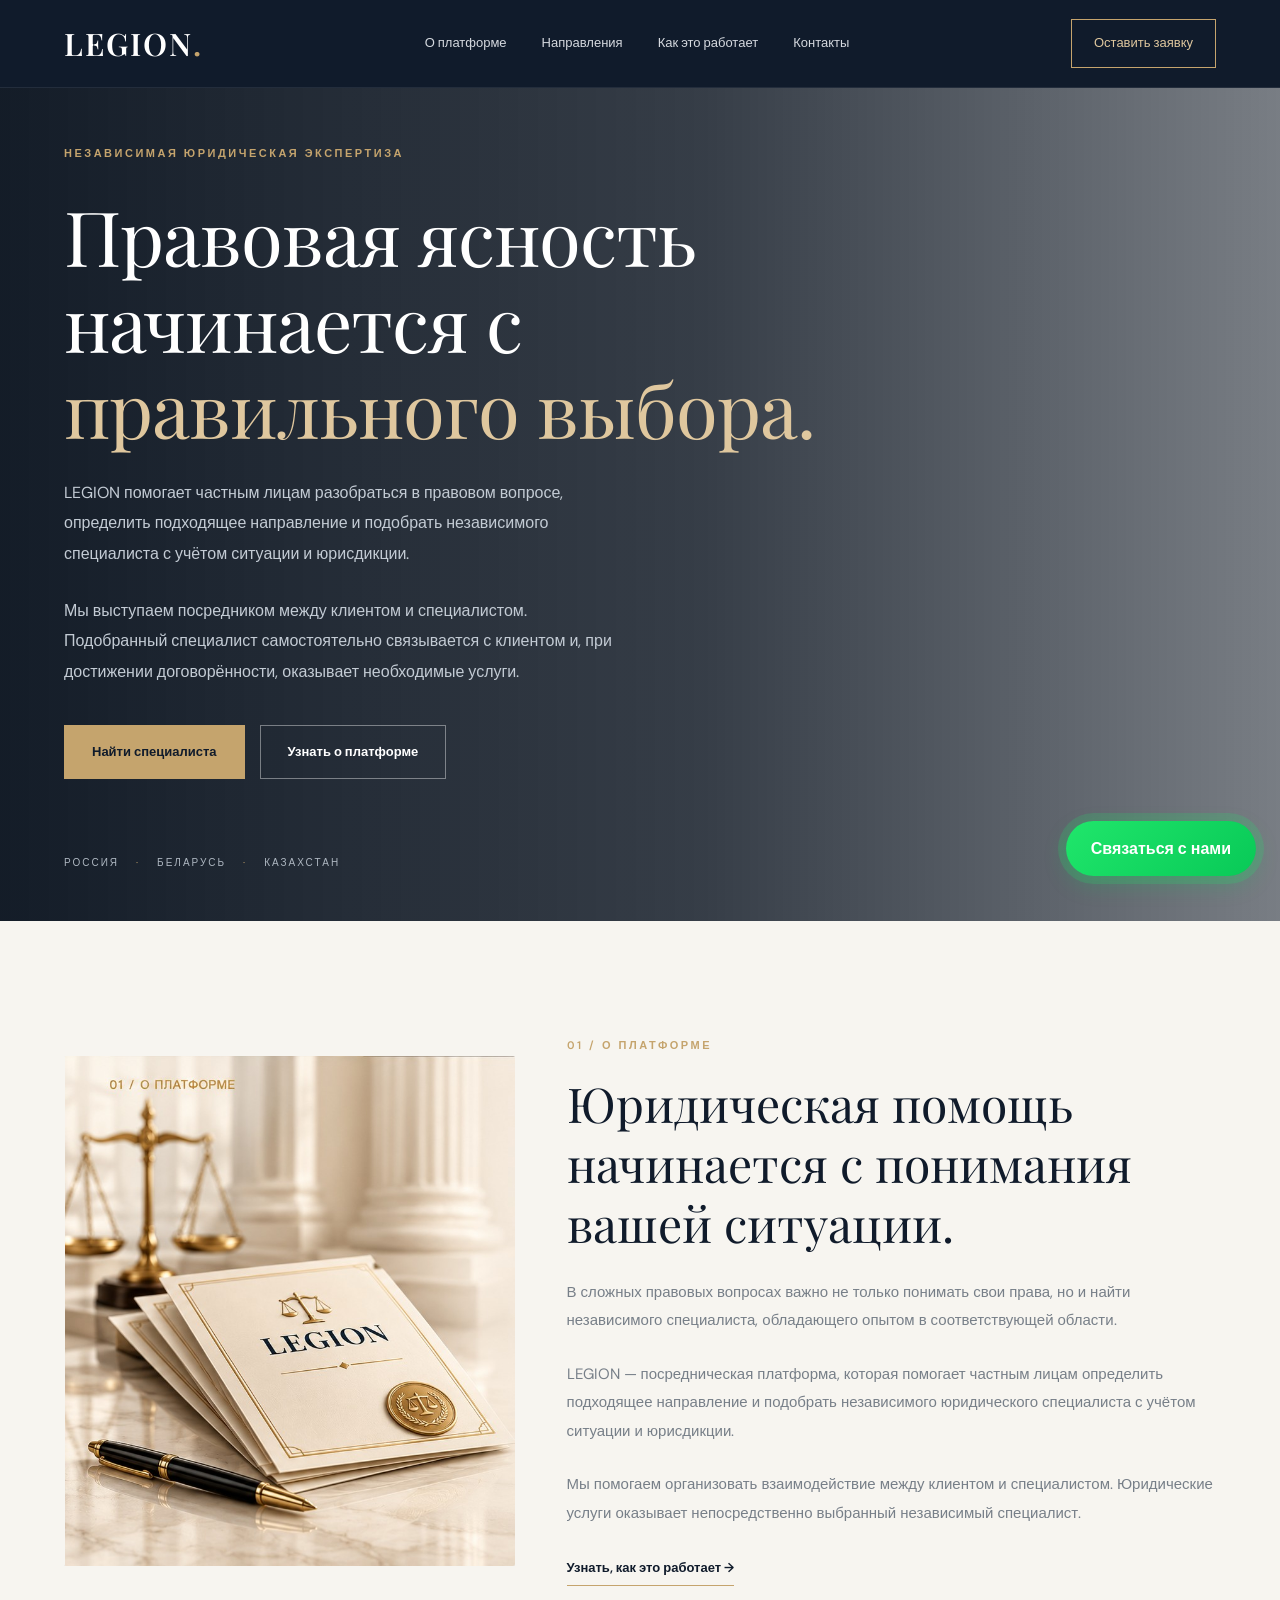
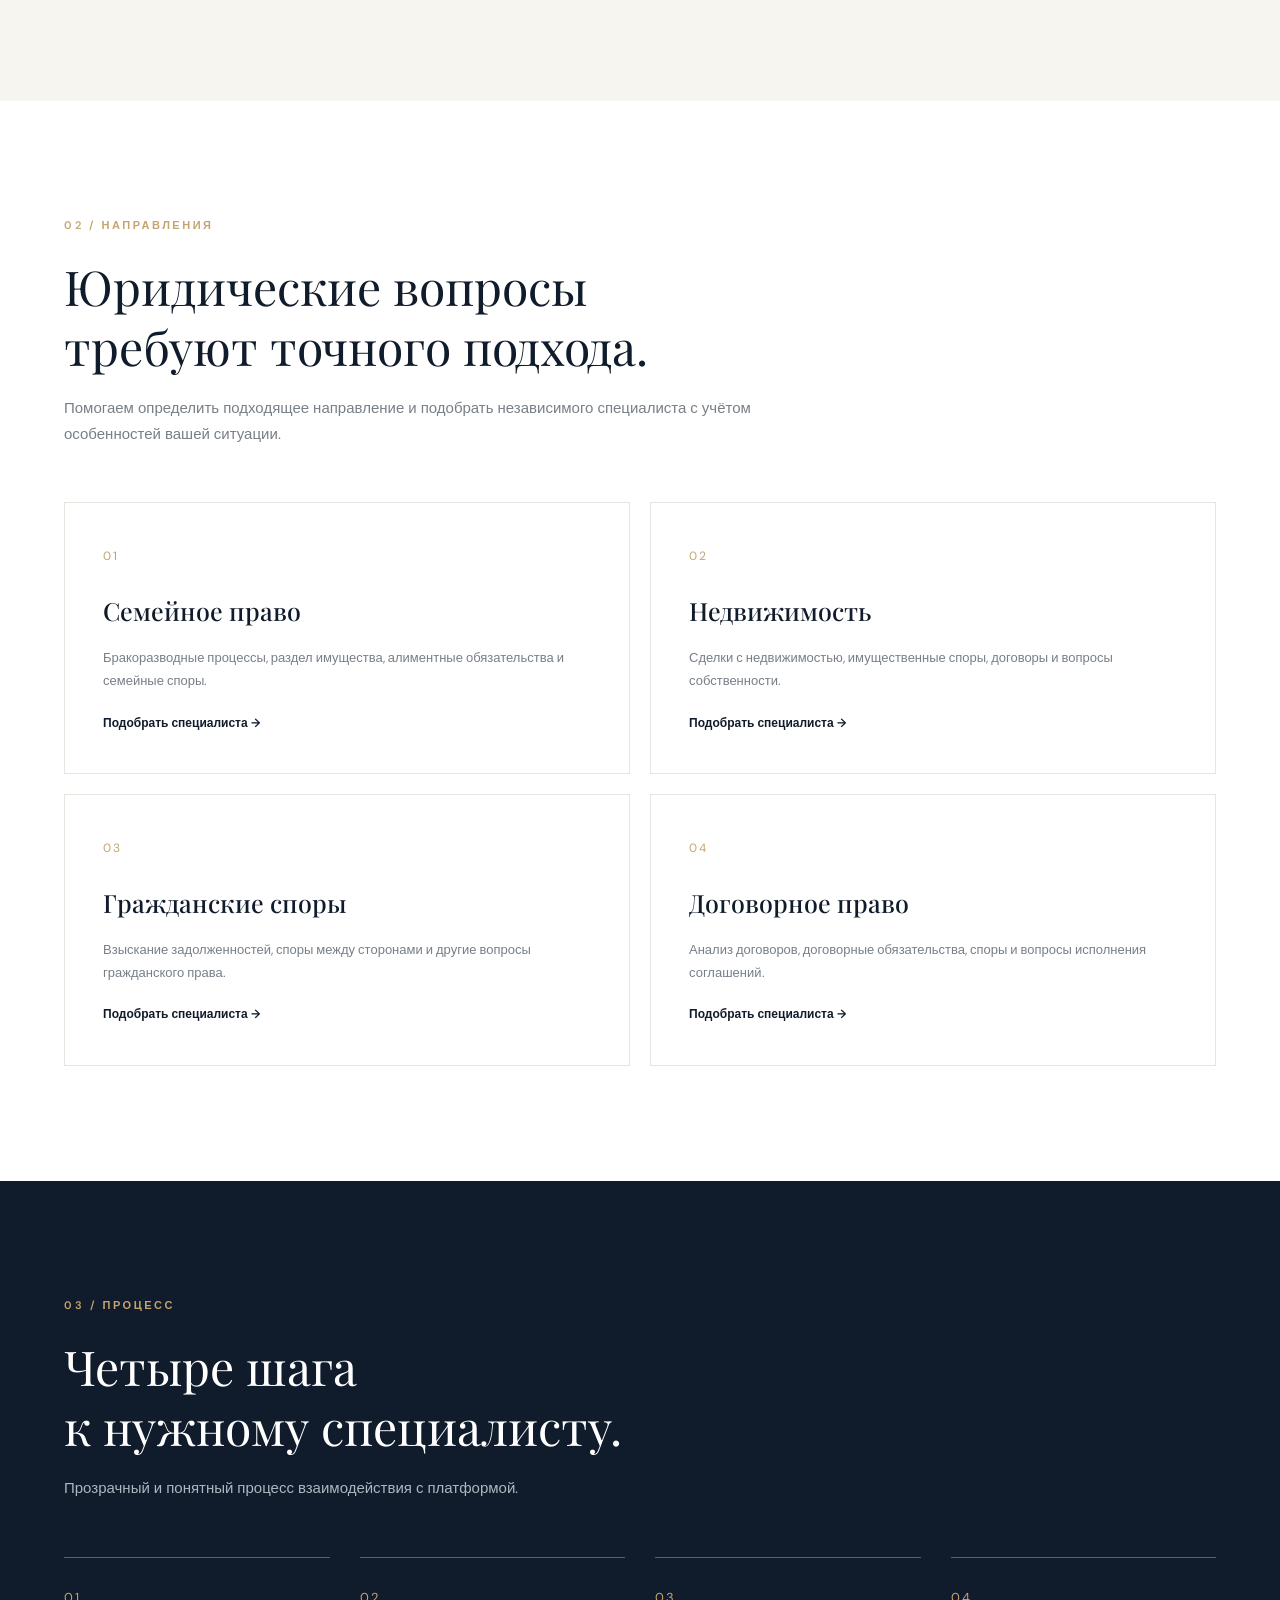
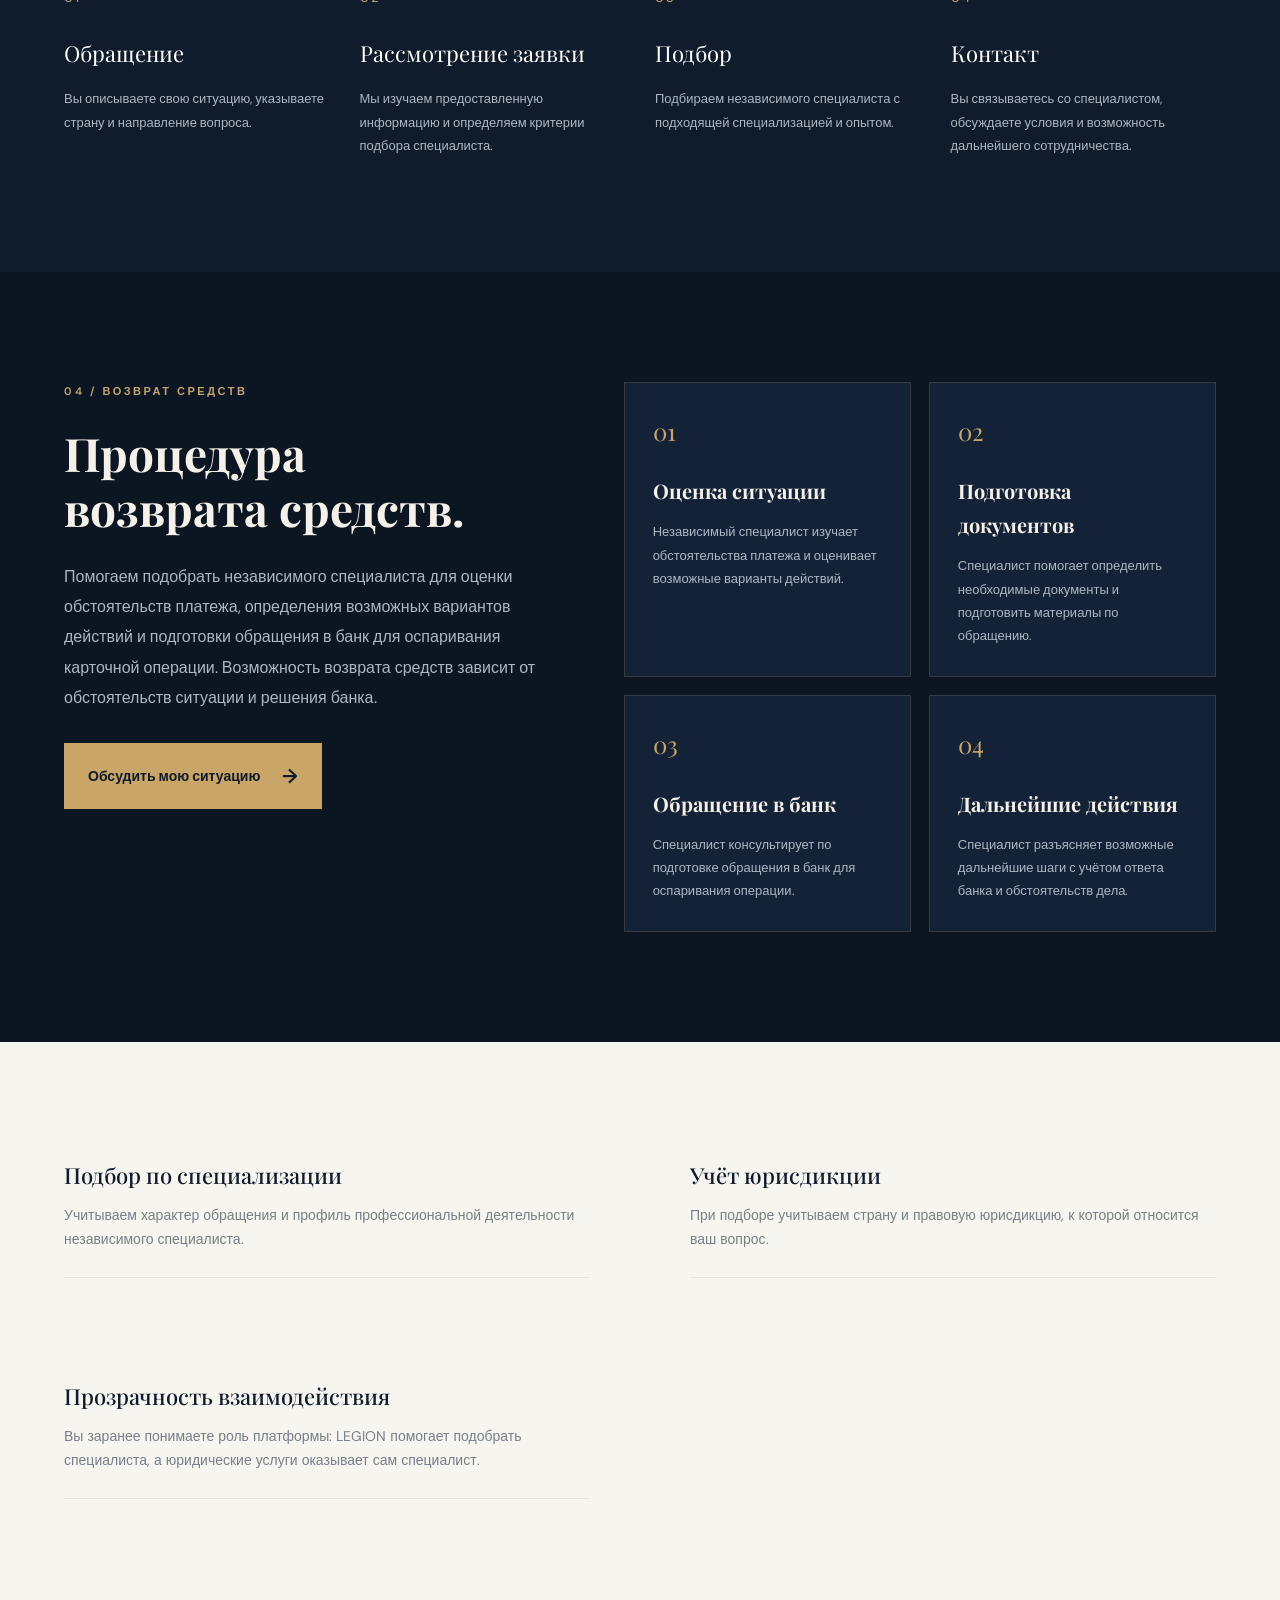
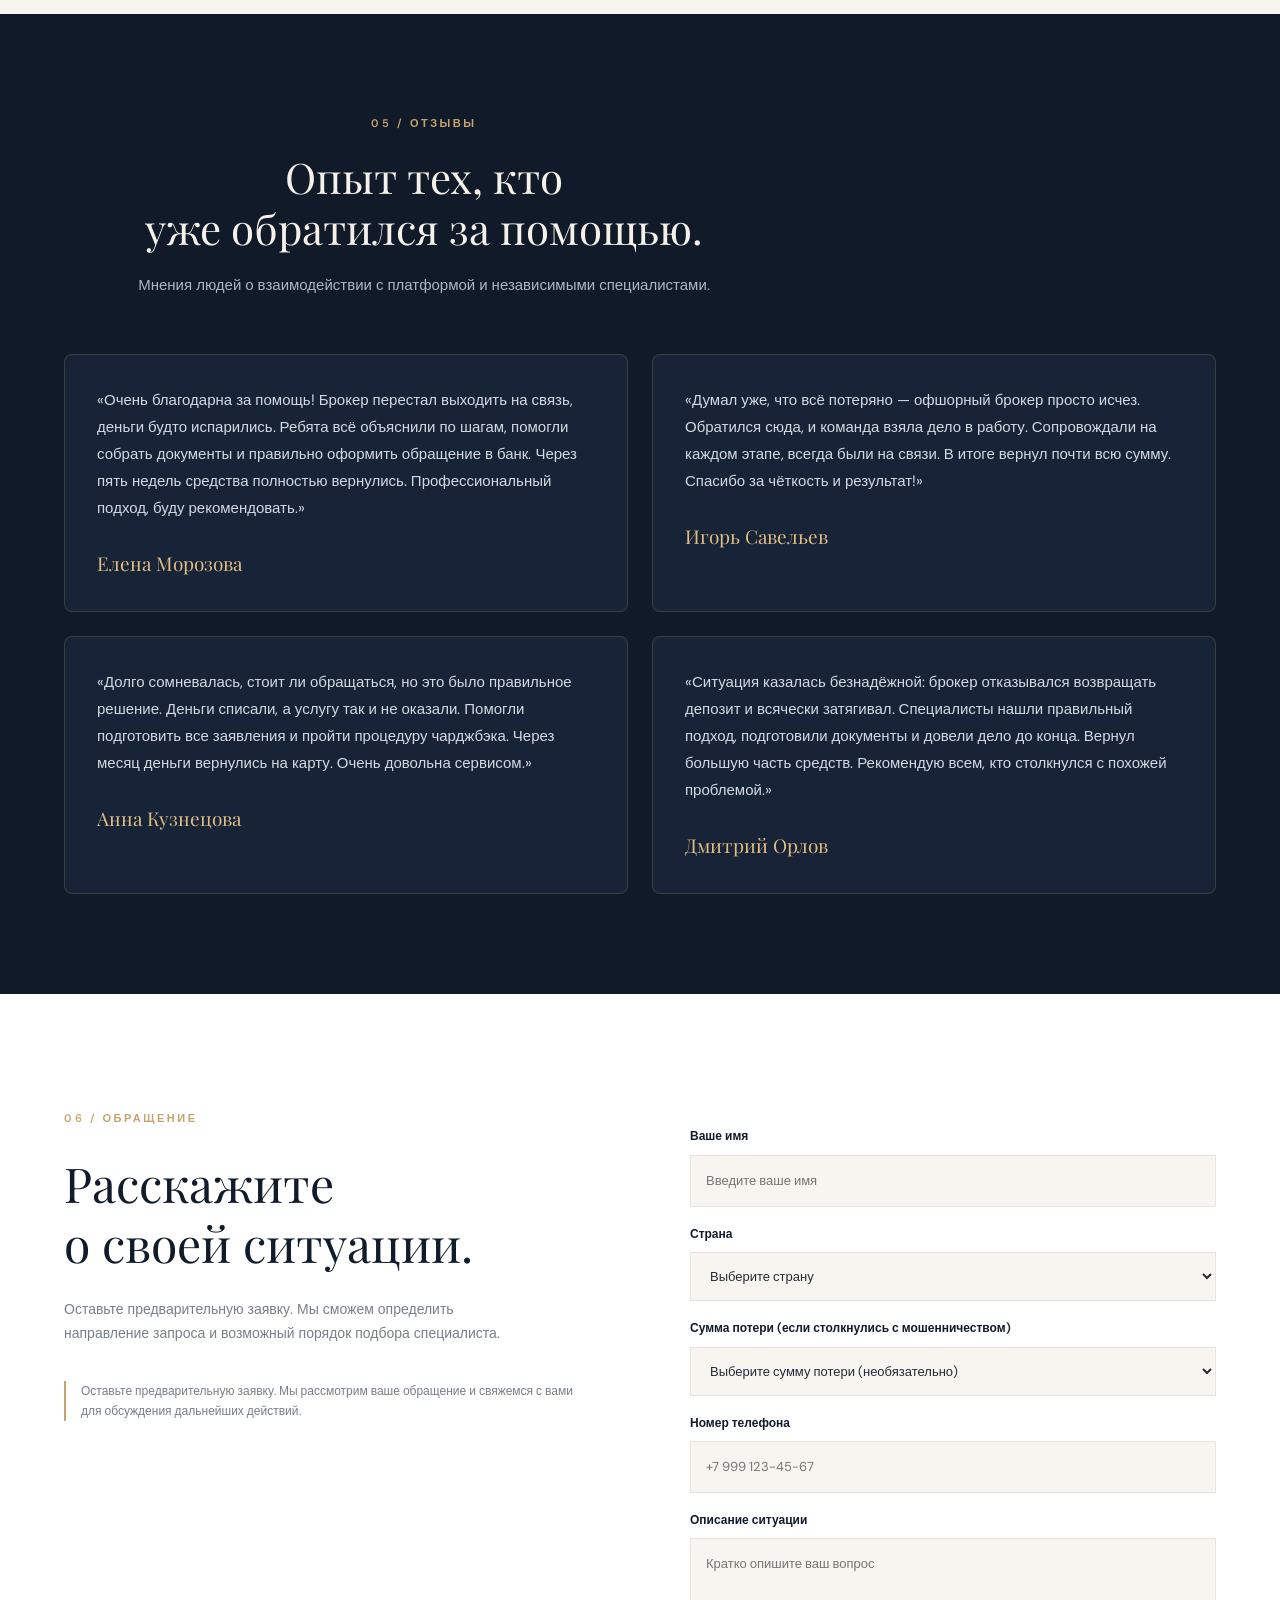
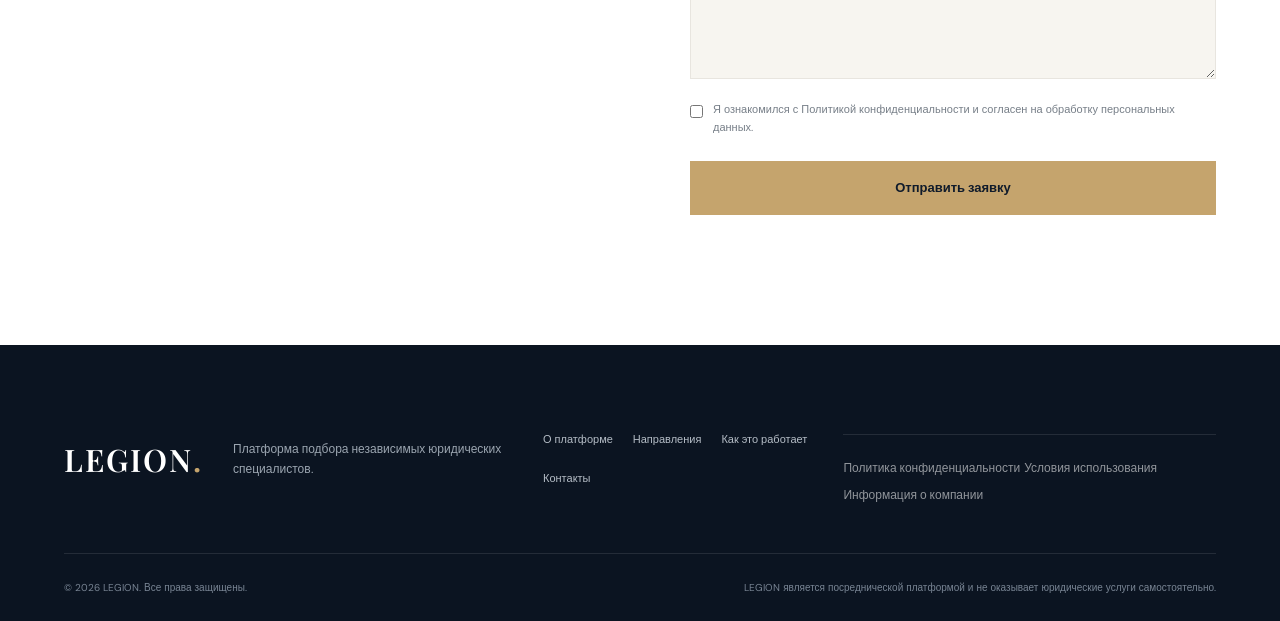
==== index.html @ 009e816f "Add files via upload" ====
<!DOCTYPE html>
<html lang="ru">
<head>
    <meta charset="UTF-8">
<meta name="viewport" content="width=device-width, initial-scale=1.0">

<title>LEGION — Платформа подбора юридических специалистов</title>

<meta name="description" content="LEGION — помогает частным лицам подобрать независимого юридического специалиста с учётом ситуации и страны.">

<meta property="og:type" content="website">
<meta property="og:title" content="LEGION — Платформа подбора юридических специалистов">
<meta property="og:description" content="Подбор независимого юридического специалиста с учётом вашей ситуации и страны.">
<meta property="og:site_name" content="LEGION">
<meta property="og:locale" content="ru_RU">

<link rel="icon" type="image/svg+xml" href="images/favicon.svg">

<link rel="preconnect" href="https://fonts.googleapis.com">
<link rel="preconnect" href="https://fonts.gstatic.com" crossorigin>

<link href="https://fonts.googleapis.com/css2?family=DM+Sans:wght@400;500;600;700&family=Playfair+Display:wght@400;500;600;700&display=swap" rel="stylesheet">

<link rel="stylesheet" href="css/style.css">
</head>

<body>

    <!-- HEADER -->
    <header class="header">
        <div class="container header-inner">

            <a href="#" class="logo">
                LEGION<span>.</span>
            </a>

            <button class="menu-toggle" id="menuToggle" aria-label="Открыть меню">
                ☰
            </button>

            <nav class="navigation" id="navigation">
                <a href="#about">О платформе</a>
                <a href="#services">Направления</a>
                <a href="#process">Как это работает</a>
                <a href="#contact">Контакты</a>
            </nav>

            <a href="#contact" class="header-button">
                Оставить заявку
            </a>

        </div>
    </header>


    <main>

        <!-- HERO -->
        <section class="hero">

            <div class="hero-overlay"></div>

            <div class="container hero-content">

                <span class="eyebrow">
                    НЕЗАВИСИМАЯ ЮРИДИЧЕСКАЯ ЭКСПЕРТИЗА
                </span>

                <h1>
                    Правовая ясность<br>
                    начинается с <span>правильного выбора.</span>
                </h1>

                <p>
                   LEGION помогает частным лицам разобраться в правовом вопросе,
    определить подходящее направление и подобрать независимого
    специалиста с учётом ситуации и юрисдикции.
</p>

<p>
    Мы выступаем посредником между клиентом и специалистом.
    Подобранный специалист самостоятельно связывается с клиентом
    и, при достижении договорённости, оказывает необходимые услуги.
                </p>

                <div class="hero-actions">
                    <a href="#contact" class="button button-gold">
                        Найти специалиста
                    </a>

                    <a href="#about" class="button button-outline">
                        Узнать о платформе
                    </a>
                </div>

                <div class="hero-location">
                    РОССИЯ <span>·</span> БЕЛАРУСЬ <span>·</span> КАЗАХСТАН
                </div>

            </div>
        </section>


        <!-- INTRO -->
        <section class="intro section" id="about">

            <div class="container intro-grid">

                <div class="intro-visual" aria-hidden="true">
                    <img src="images/legion-about-visual.jpg" alt="" class="intro-document">
                </div>

                <div class="intro-content">
                    <div class="section-label">
                        <span>01 / О ПЛАТФОРМЕ</span>
                    </div>

                <div class="intro-content">

                    <h2>
                        Юридическая помощь начинается
                        с понимания вашей ситуации.
                    </h2>

                    <p>
                        В сложных правовых вопросах важно не только понимать
    свои права, но и найти независимого специалиста,
    обладающего опытом в соответствующей области.
</p>

<p>
    LEGION — посредническая платформа, которая помогает
    частным лицам определить подходящее направление
    и подобрать независимого юридического специалиста
    с учётом ситуации и юрисдикции.
</p>

<p>
    Мы помогаем организовать взаимодействие между клиентом
    и специалистом. Юридические услуги оказывает
    непосредственно выбранный независимый специалист.
                    </p>

                    <a href="#process" class="text-link">
                        Узнать, как это работает →
                    </a>

                </div>
            </div>
        </section>


        <!-- SERVICES -->
        <section class="services section" id="services">

            <div class="container">

                <div class="section-heading">
                    <div class="section-label">
                        <span>02 / НАПРАВЛЕНИЯ</span>
                    </div>

                    <h2>
                        Юридические вопросы<br>
                        требуют точного подхода.
                    </h2>

                    <p>
                        Помогаем определить подходящее направление
    и подобрать независимого специалиста
    с учётом особенностей вашей ситуации.
                    </p>
                </div>


                <div class="services-grid">

                    <article class="service-card">
    <span class="service-number">01</span>
    <h3>Семейное право</h3>
    <p>
        Бракоразводные процессы, раздел имущества,
        алиментные обязательства и семейные споры.
    </p>
    <a href="#contact">Подобрать специалиста →</a>
</article>


<article class="service-card">
    <span class="service-number">02</span>
    <h3>Недвижимость</h3>
    <p>
        Сделки с недвижимостью, имущественные споры,
        договоры и вопросы собственности.
    </p>
    <a href="#contact">Подобрать специалиста →</a>
</article>


<article class="service-card">
    <span class="service-number">03</span>
    <h3>Гражданские споры</h3>
    <p>
        Взыскание задолженностей, споры между сторонами
        и другие вопросы гражданского права.
    </p>
    <a href="#contact">Подобрать специалиста →</a>
</article>


<article class="service-card">
    <span class="service-number">04</span>
    <h3>Договорное право</h3>
    <p>
        Анализ договоров, договорные обязательства,
        споры и вопросы исполнения соглашений.
    </p>
    <a href="#contact">Подобрать специалиста →</a>
</article>

                </div>
            </div>
        </section>


        <!-- PROCESS -->
        <section class="process section" id="process">

            <div class="container">

                <div class="section-heading">
                    <div class="section-label">
                        <span>03 / ПРОЦЕСС</span>
                    </div>

                    <h2>
                        Четыре шага<br>
                        к нужному специалисту.
                    </h2>

                    <p>
                        Прозрачный и понятный процесс взаимодействия
                        с платформой.
                    </p>
                </div>


                <div class="process-grid">

    <div class="process-item">
        <span>01</span>
        <h3>Обращение</h3>
        <p>
            Вы описываете свою ситуацию,
            указываете страну и направление вопроса.
        </p>
    </div>

    <div class="process-item">
        <span>02</span>
        <h3>Рассмотрение заявки</h3>
        <p>
            Мы изучаем предоставленную информацию
            и определяем критерии подбора специалиста.
        </p>
    </div>

    <div class="process-item">
        <span>03</span>
        <h3>Подбор</h3>
        <p>
            Подбираем независимого специалиста
            с подходящей специализацией и опытом.
        </p>
    </div>

    <div class="process-item">
        <span>04</span>
        <h3>Контакт</h3>
        <p>
            Вы связываетесь со специалистом,
            обсуждаете условия и возможность дальнейшего сотрудничества.
        </p>
    </div>

</div>
            </div>
        </section>

<!-- CHARGEBACK SERVICE -->
<section class="chargeback section" id="chargeback">
    <div class="container">

        <div class="chargeback-grid">

            <div class="chargeback-info">

                <div class="section-label">
                    <span>04 / ВОЗВРАТ СРЕДСТВ</span>
                </div>

                <h2>
                    Процедура<br>
                    возврата средств.
                </h2>

                <p class="chargeback-description">
                    Помогаем подобрать независимого специалиста
    для оценки обстоятельств платежа, определения
    возможных вариантов действий и подготовки
    обращения в банк для оспаривания карточной операции.
    Возможность возврата средств зависит от обстоятельств
    ситуации и решения банка.
                </p>

                <a href="#contact" class="chargeback-button">
                    Обсудить мою ситуацию
                    <span>→</span>
                </a>

            </div>

            <div class="chargeback-content">

                <div class="chargeback-card">
    <span class="chargeback-number">01</span>
    <h3>Оценка ситуации</h3>
    <p>
        Независимый специалист изучает обстоятельства
        платежа и оценивает возможные варианты действий.
    </p>
</div>

<div class="chargeback-card">
    <span class="chargeback-number">02</span>
    <h3>Подготовка документов</h3>
    <p>
        Специалист помогает определить необходимые
        документы и подготовить материалы по обращению.
    </p>
</div>

<div class="chargeback-card">
    <span class="chargeback-number">03</span>
    <h3>Обращение в банк</h3>
    <p>
        Специалист консультирует по подготовке
        обращения в банк для оспаривания операции.
    </p>
</div>

<div class="chargeback-card">
    <span class="chargeback-number">04</span>
    <h3>Дальнейшие действия</h3>
    <p>
        Специалист разъясняет возможные дальнейшие
        шаги с учётом ответа банка и обстоятельств дела.
    </p>
</div>

            </div>
        </div>

    </div>
</section>


        
<!-- ADVANTAGES -->
<section class="advantages section">
    <div class="container advantages-grid">

        <div class="advantage">
            <h3>Подбор по специализации</h3>
            <p>
                Учитываем характер обращения и профиль
                профессиональной деятельности независимого специалиста.
            </p>
        </div>

        <div class="advantage">
            <h3>Учёт юрисдикции</h3>
            <p>
                При подборе учитываем страну и правовую
                юрисдикцию, к которой относится ваш вопрос.
            </p>
        </div>

        <div class="advantage">
            <h3>Прозрачность взаимодействия</h3>
            <p>
                Вы заранее понимаете роль платформы:
                LEGION помогает подобрать специалиста,
                а юридические услуги оказывает сам специалист.
            </p>
        </div>

    </div>
</section>

        
<!-- REVIEWS -->
<section class="reviews section" id="reviews">
    <div class="container">

        <div class="section-heading">
            <div class="section-label">
                <span>05 / ОТЗЫВЫ</span>
            </div>

            <h2>Опыт тех, кто<br>уже обратился за помощью.</h2>

            <p>
                Мнения людей о взаимодействии с платформой
                и независимыми специалистами.
            </p>
        </div>

        <div class="reviews-grid">

            <article class="review-card">
                <p class="review-text">
                    «Очень благодарна за помощь! Брокер перестал
                    выходить на связь, деньги будто испарились.
                    Ребята всё объяснили по шагам, помогли собрать
                    документы и правильно оформить обращение в банк.
                    Через пять недель средства полностью вернулись.
                    Профессиональный подход, буду рекомендовать.»
                </p>
                <div class="review-author">Елена Морозова</div>
            </article>

            <article class="review-card">
                <p class="review-text">
                    «Думал уже, что всё потеряно — офшорный брокер
                    просто исчез. Обратился сюда, и команда взяла
                    дело в работу. Сопровождали на каждом этапе,
                    всегда были на связи. В итоге вернул почти всю
                    сумму. Спасибо за чёткость и результат!»
                </p>
                <div class="review-author">Игорь Савельев</div>
            </article>

            <article class="review-card">
                <p class="review-text">
                    «Долго сомневалась, стоит ли обращаться, но
                    это было правильное решение. Деньги списали,
                    а услугу так и не оказали. Помогли подготовить
                    все заявления и пройти процедуру чарджбэка.
                    Через месяц деньги вернулись на карту.
                    Очень довольна сервисом.»
                </p>
                <div class="review-author">Анна Кузнецова</div>
            </article>

            <article class="review-card">
                <p class="review-text">
                    «Ситуация казалась безнадёжной: брокер
                    отказывался возвращать депозит и всячески
                    затягивал. Специалисты нашли правильный
                    подход, подготовили документы и довели дело
                    до конца. Вернул большую часть средств.
                    Рекомендую всем, кто столкнулся с похожей проблемой.»
                </p>
                <div class="review-author">Дмитрий Орлов</div>
            </article>

        </div>
    </div>
</section>



        <!-- CONTACT -->
        <section class="contact section" id="contact">

            <div class="container contact-grid">

                <div class="contact-info">

                    <div class="section-label">
                        <span>06 / ОБРАЩЕНИЕ</span>
                    </div>

                    <h2>
                        Расскажите<br>
                        о своей ситуации.
                    </h2>

                    <p>
                        Оставьте предварительную заявку.
                        Мы сможем определить направление запроса
                        и возможный порядок подбора специалиста.
                    </p>

                    <div class="contact-note">
                        Оставьте предварительную заявку.
Мы рассмотрим ваше обращение и свяжемся
с вами для обсуждения дальнейших действий.
                    </div>

                </div>


                <form class="contact-form" id="contactForm">

<div class="form-trap" aria-hidden="true">
    <label for="website">Не заполняйте это поле</label>
    <input
        type="text"
        id="website"
        name="website"
        tabindex="-1"
        autocomplete="off"
    >
</div>

                    <label for="clientName">Ваше имя</label>
                    <input
                        type="text"
                        id="clientName"
                        name="clientName"
                        placeholder="Введите ваше имя"
                        required
                    >

                    <label for="clientCountry">Страна</label>
                    <select
                        id="clientCountry"
                        name="clientCountry"
                        required
                    >
                        <option value="">Выберите страну</option>
                        <option value="Россия">Россия</option>
                        <option value="Беларусь">Беларусь</option>
                        <option value="Казахстан">Казахстан</option>
                        <option value="Другая страна">Другая страна</option>
                    </select>
                    <label for="lossAmount">Сумма потери (если столкнулись с мошенничеством)</label>
                    <select id="lossAmount" name="lossAmount">
                        <option value="">Выберите сумму потери (необязательно)</option>
                        <option value="1–100 $">1–100 $</option>
                        <option value="100–1 000 $">100–1 000 $</option>
                        <option value="1 000–10 000 $">1 000–10 000 $</option>
                        <option value="10 000–100 000 $ и более">10 000–100 000 $ и более</option>
                    </select>
                    <label for="clientPhone">Номер телефона</label>
<input
    type="tel"
    id="clientPhone"
    name="clientPhone"
    placeholder="+7 999 123-45-67"
    autocomplete="tel"
>

<label for="clientMessage">Описание ситуации</label>
                    <textarea
                        id="clientMessage"
                        name="clientMessage"
                        rows="5"
                        placeholder="Кратко опишите ваш вопрос"
                        required
                    ></textarea>

                    <label class="privacy-label">
    <input
        type="checkbox"
        id="privacyConsent"
        required
    >
    <span>
        Я ознакомился с
        <a href="privacy.html" target="_blank" rel="noopener noreferrer">
            Политикой конфиденциальности
        </a>
        и согласен на обработку персональных данных.
    </span>
</label>

<button type="submit" class="button button-gold">
    Отправить заявку
</button>

                    <p id="formMessage" class="form-message"></p>

                </form>

            </div>
        </section>

    </main>


    <!-- FOOTER -->
    <footer class="footer">

        <div class="container">

            <div class="footer-top">

                <a href="#" class="logo">
                    LEGION<span>.</span>
                </a>

                <p>
                    Платформа подбора независимых юридических специалистов.
                </p>

                <nav class="footer-nav">
                    <a href="#about">О платформе</a>
                    <a href="#services">Направления</a>
                    <a href="#process">Как это работает</a>
                    <a href="#contact">Контакты</a>
                </nav>
<div class="footer-legal">
  <a href="privacy.html">Политика конфиденциальности</a>
  <a href="terms.html">Условия использования</a>
  <a href="company.html">Информация о компании</a>
</div>
            </div>

            <div class="footer-bottom">

                <p>© 2026 LEGION. Все права защищены.</p>

                <p>
                    LEGION является посреднической платформой
                    и не оказывает юридические услуги самостоятельно.
                </p>

            </div>

        </div>
    </footer>


    <script src="js/script.js"></script>

<!-- Плавающая кнопка WhatsApp -->
<a
  href="https://wa.me/351912630978"
  class="legion-contact-btn"
  target="_blank"
  rel="noopener noreferrer"
>
  <span>Связаться с нами</span>
</a>

<style>
.legion-contact-btn {
  position: fixed;
  right: 24px;
  bottom: 24px;
  z-index: 9999;

  display: inline-flex;
  align-items: center;
  justify-content: center;

  padding: 14px 25px;
  border-radius: 999px;
  background: linear-gradient(135deg, #20e66b, #08c957);
  color: #fff;

  font-family: inherit;
  font-size: 16px;
  font-weight: 700;
  text-decoration: none;

  box-shadow:
    0 0 0 8px rgba(32, 230, 107, 0.18),
    0 8px 22px rgba(8, 201, 87, 0.25);

  transition: transform 0.2s ease;
}

.legion-contact-btn:hover {
  transform: translateY(-3px);
}

@media (max-width: 480px) {
  .legion-contact-btn {
    right: 16px;
    bottom: 18px;
    padding: 12px 20px;
    font-size: 14px;
  }
}
</style>

</body>
</html>
---- css/style.css ----
/* =========================================
   LEGION — PREMIUM LEGAL PLATFORM
   ========================================= */

:root {
    --navy: #101b2b;
    --navy-light: #19283b;
    --gold: #c5a46d;
    --gold-light: #dfc79e;
    --white: #ffffff;
    --cream: #f7f5f0;
    --text: #242c36;
    --muted: #777f88;
    --border: #e8e5df;
}

* {
    margin: 0;
    padding: 0;
    box-sizing: border-box;
}

html {
    scroll-behavior: smooth;
    scroll-padding-top: 90px;
}

body {
    font-family: "DM Sans", sans-serif;
    color: var(--text);
    background: var(--white);
    line-height: 1.7;
}

a {
    color: inherit;
    text-decoration: none;
}

button,
input,
textarea,
select {
    font: inherit;
}

button,
a {
    -webkit-tap-highlight-color: transparent;
}

.container {
    width: min(1180px, 90%);
    margin: 0 auto;
}

.section {
    padding: 115px 0;
}

/* HEADER */

.header {
    height: 88px;
    background: var(--navy);
    color: var(--white);
    display: flex;
    align-items: center;
    position: sticky;
    top: 0;
    z-index: 1000;
    border-bottom: 1px solid rgba(255,255,255,0.08);
}

.header-inner {
    display: flex;
    align-items: center;
    justify-content: space-between;
}

.logo {
    font-family: "Playfair Display", serif;
    font-size: 31px;
    font-weight: 600;
    letter-spacing: 2px;
}

.logo span {
    color: var(--gold);
}

.navigation {
    display: flex;
    align-items: center;
    gap: 35px;
}

.navigation a {
    font-size: 13px;
    color: #d5d9df;
    transition: color 0.3s;
}

.navigation a:hover {
    color: var(--gold-light);
}

.header-button {
    padding: 12px 22px;
    border: 1px solid var(--gold);
    color: var(--gold-light);
    font-size: 13px;
    transition: 0.3s;
}

.header-button:hover {
    background: var(--gold);
    color: var(--navy);
}

.menu-toggle {
    display: none;
    background: none;
    border: none;
    color: white;
    font-size: 27px;
    cursor: pointer;
}

/* HERO */

.hero {
    min-height: 690px;
    display: flex;
    align-items: center;
    position: relative;
    overflow: hidden;
    color: var(--white);
    background:
        linear-gradient(90deg,
            rgba(10, 19, 31, 0.96) 0%,
            rgba(10, 19, 31, 0.82) 55%,
            rgba(10, 19, 31, 0.55) 100%),
        url("https://images.unsplash.com/photo-1497366754035-f200968a6e72?auto=format&fit=crop&w=2000&q=85")
        center/cover no-repeat;
}

.hero-content {
    position: relative;
    z-index: 2;
    padding-top: 50px;
    padding-bottom: 50px;
}

.eyebrow,
.section-label {
    color: var(--gold);
    font-size: 11px;
    font-weight: 600;
    letter-spacing: 2.5px;
}

.hero h1 {
    max-width: 850px;
    margin-top: 28px;
    font-family: "Playfair Display", serif;
    font-size: clamp(42px, 6vw, 76px);
    font-weight: 400;
    line-height: 1.13;
    letter-spacing: -1px;
}

.hero h1 span {
    color: var(--gold-light);
}

.hero-content > p {
    max-width: 550px;
    margin-top: 27px;
    color: #c3cbd4;
    font-size: 16px;
    line-height: 1.9;
}

.hero-actions {
    display: flex;
    flex-wrap: wrap;
    gap: 15px;
    margin-top: 38px;
}

.button {
    display: inline-flex;
    align-items: center;
    justify-content: center;
    padding: 15px 27px;
    border: 1px solid transparent;
    cursor: pointer;
    font-size: 13px;
    font-weight: 600;
    transition: all 0.3s;
}

.button-gold {
    background: var(--gold);
    color: var(--navy);
}

.button-gold:hover {
    background: var(--gold-light);
    transform: translateY(-2px);
}

.button-outline {
    color: white;
    border-color: rgba(255,255,255,0.4);
}

.button-outline:hover {
    border-color: var(--gold);
    color: var(--gold-light);
}

.hero-location {
    margin-top: 75px;
    font-size: 10px;
    letter-spacing: 2px;
    color: #aeb7c1;
}

.hero-location span {
    color: var(--gold);
    margin: 0 12px;
}

/* INTRO */

.intro {
    background: var(--cream);
}

.intro-grid {
    display: grid;
    grid-template-columns: 0.7fr 1.5fr;
    gap: 100px;
}

.intro-content h2,
.section-heading h2,
.advantages h2,
.contact-info h2 {
    font-family: "Playfair Display", serif;
    font-size: clamp(32px, 4vw, 48px);
    font-weight: 400;
    line-height: 1.25;
    color: var(--navy);
}

.intro-content > p {
    margin-top: 25px;
    color: var(--muted);
    font-size: 15px;
    line-height: 1.9;
}

.text-link {
    display: inline-block;
    margin-top: 30px;
    color: var(--navy);
    font-size: 13px;
    font-weight: 600;
    border-bottom: 1px solid var(--gold);
    padding-bottom: 5px;
}

/* SECTION HEADING */

.section-heading {
    max-width: 720px;
    margin-bottom: 55px;
}

.section-heading h2 {
    margin-top: 22px;
}

.section-heading > p {
    margin-top: 20px;
    color: var(--muted);
    font-size: 15px;
}

/* SERVICES */

.services {
    background: white;
}

.services-grid {
    display: grid;
    grid-template-columns: repeat(2, 1fr);
    gap: 20px;
}

.service-card {
    min-height: 260px;
    padding: 38px;
    border: 1px solid var(--border);
    position: relative;
    transition: all 0.35s;
    background: white;
}

.service-card:hover {
    transform: translateY(-5px);
    border-color: var(--gold);
    box-shadow: 0 15px 40px rgba(16,27,43,0.07);
}

.service-number {
    color: var(--gold);
    font-size: 12px;
    letter-spacing: 2px;
}

.service-card h3 {
    margin-top: 22px;
    font-family: "Playfair Display", serif;
    font-size: 25px;
    font-weight: 500;
    color: var(--navy);
}

.service-card p {
    margin-top: 13px;
    color: var(--muted);
    font-size: 13px;
    line-height: 1.8;
}

.service-card a {
    display: inline-block;
    margin-top: 20px;
    font-size: 12px;
    font-weight: 600;
    color: var(--navy);
}

/* PROCESS */

.process {
    background: var(--navy);
    color: white;
}

.process .section-heading h2 {
    color: white;
}

.process .section-heading > p {
    color: #aeb7c1;
}

.process-grid {
    display: grid;
    grid-template-columns: repeat(4, 1fr);
    gap: 30px;
}

.process-item {
    border-top: 1px solid rgba(197,164,109,0.5);
    padding-top: 25px;
}

.process-item > span {
    color: var(--gold);
    font-size: 13px;
    letter-spacing: 2px;
}

.process-item h3 {
    margin-top: 25px;
    font-family: "Playfair Display", serif;
    font-size: 22px;
    font-weight: 400;
}

.process-item p {
    margin-top: 15px;
    color: #aeb7c1;
    font-size: 13px;
    line-height: 1.8;
}

/* ADVANTAGES */

.advantages {
    background: var(--cream);
}

.advantages-grid {
    display: grid;
    grid-template-columns: 1fr 1fr;
    gap: 100px;
}

.advantages h2 {
    margin-top: 25px;
}

.advantages-content {
    display: flex;
    flex-direction: column;
    gap: 30px;
}

.advantage {
    padding-bottom: 25px;
    border-bottom: 1px solid var(--border);
}

.advantage h3 {
    font-family: "Playfair Display", serif;
    font-size: 22px;
    font-weight: 500;
    color: var(--navy);
}

.advantage p {
    margin-top: 10px;
    color: var(--muted);
    font-size: 14px;
}

/* CONTACT */

.contact {
    background: white;
}

.contact-grid {
    display: grid;
    grid-template-columns: 1fr 1fr;
    gap: 100px;
}

.contact-info h2 {
    margin-top: 25px;
}

.contact-info > p {
    margin-top: 25px;
    max-width: 450px;
    color: var(--muted);
    font-size: 14px;
}

.contact-note {
    margin-top: 35px;
    padding-left: 15px;
    border-left: 2px solid var(--gold);
    color: var(--muted);
    font-size: 12px;
}

.contact-form {
    display: flex;
    flex-direction: column;
}

.contact-form > label:not(.privacy-label) {
    margin-top: 17px;
    margin-bottom: 8px;
    font-size: 12px;
    font-weight: 600;
    color: var(--navy);
}

.contact-form input:not([type="checkbox"]),
.contact-form select,
.contact-form textarea {
    width: 100%;
    padding: 14px 15px;
    border: 1px solid var(--border);
    outline: none;
    background: var(--cream);
    color: var(--text);
    font-size: 13px;
    transition: border 0.3s;
}

.contact-form input:focus,
.contact-form select:focus,
.contact-form textarea:focus {
    border-color: var(--gold);
}

.contact-form textarea {
    resize: vertical;
}

.privacy-label {
    display: flex;
    align-items: flex-start;
    gap: 10px;
    margin-top: 22px;
    color: var(--muted);
    font-size: 11px;
    line-height: 1.6;
}

.privacy-label input {
    margin-top: 4px;
    accent-color: var(--gold);
}

.contact-form button {
    margin-top: 25px;
}

.form-message {
    margin-top: 15px;
    color: var(--navy);
    font-size: 13px;
}

/* FOOTER */

.footer {
    background: #0b1421;
    color: white;
    padding: 65px 0 25px;
}

.footer-top {
    display: flex;
    align-items: center;
    justify-content: space-between;
    gap: 30px;
    padding-bottom: 45px;
}

.footer-top > p {
    max-width: 280px;
    color: #9ba5b0;
    font-size: 12px;
}

.footer-nav {
    display: flex;
    flex-wrap: wrap;
    gap: 20px;
}

.footer-nav a {
    color: #b5bdc6;
    font-size: 11px;
    transition: color 0.3s;
}

.footer-nav a:hover {
    color: var(--gold);
}

.footer-bottom {
    padding-top: 25px;
    border-top: 1px solid rgba(255,255,255,0.1);
    display: flex;
    justify-content: space-between;
    gap: 25px;
}

.footer-bottom p {
    max-width: 500px;
    color: #788493;
    font-size: 10px;
}

/* ANIMATIONS */

@keyframes fadeUp {
    from {
        opacity: 0;
        transform: translateY(20px);
    }

    to {
        opacity: 1;
        transform: translateY(0);
    }
}

.hero-content {
    animation: fadeUp 1s ease both;
}

/* RESPONSIVE */

@media (max-width: 950px) {

    .navigation {
        gap: 15px;
    }

    .header-button {
        display: none;
    }

    .intro-grid,
    .advantages-grid,
    .contact-grid {
        gap: 50px;
    }

    .process-grid {
        grid-template-columns: repeat(2, 1fr);
        row-gap: 45px;
    }

    .footer-top {
        flex-wrap: wrap;
    }
}

@media (max-width: 700px) {

    .section {
        padding: 75px 0;
    }

    .header {
        height: 72px;
    }

    .logo {
        font-size: 26px;
    }

    .menu-toggle {
        display: block;
    }

    .navigation {
        display: none;
        position: absolute;
        top: 72px;
        left: 0;
        width: 100%;
        padding: 25px 5%;
        background: var(--navy);
        flex-direction: column;
        align-items: flex-start;
        gap: 20px;
        border-top: 1px solid rgba(255,255,255,0.1);
    }

    .navigation.active {
        display: flex;
    }

    .hero {
        min-height: 650px;
    }

    .hero h1 {
        font-size: 43px;
    }

    .hero-content > p {
        font-size: 14px;
    }

    .hero-location {
        margin-top: 50px;
        font-size: 9px;
    }

    .intro-grid,
    .advantages-grid,
    .contact-grid {
        grid-template-columns: 1fr;
        gap: 35px;
    }

    .services-grid {
        grid-template-columns: 1fr;
    }

    .service-card {
        min-height: auto;
        padding: 30px;
    }

    .process-grid {
        grid-template-columns: 1fr;
        gap: 35px;
    }

    .footer-top {
        flex-direction: column;
        align-items: flex-start;
    }

    .footer-nav {
        flex-direction: column;
        gap: 12px;
    }

    .footer-bottom {
        flex-direction: column;
    }

    .hero-actions {
        flex-direction: column;
        align-items: flex-start;
    }

    .hero-actions .button {
        width: 100%;
    }
}

/* REVIEWS */
.reviews {
    padding: 100px 0;
    background: #101a29;
}

.reviews .section-heading {
    text-align: center;
    margin-bottom: 55px;
}

.reviews .section-heading h2 {
    color: #f5f1e9;
    font-family: 'Playfair Display', serif;
    font-size: 42px;
    line-height: 1.2;
    margin: 20px 0;
}

.reviews .section-heading p {
    color: #aeb6c2;
    line-height: 1.7;
}

.reviews-grid {
    display: grid;
    grid-template-columns: repeat(2, 1fr);
    gap: 24px;
}

.review-card {
    padding: 32px;
    background: #172438;
    border: 1px solid rgba(201, 165, 103, 0.2);
    border-radius: 8px;
    transition: transform 0.3s ease,
                border-color 0.3s ease;
}

.review-card:hover {
    transform: translateY(-5px);
    border-color: #c9a567;
}

.review-text {
    color: #d4d9e0;
    font-size: 15px;
    line-height: 1.8;
    margin-bottom: 25px;
}

.review-author {
    color: #e1bd82;
    font-family: 'Playfair Display', serif;
    font-size: 19px;
}

@media (max-width: 768px) {
    .reviews-grid {
        grid-template-columns: 1fr;
    }

    .reviews .section-heading h2 {
        font-size: 32px;
    }

    .review-card {
        padding: 24px;
    }
}

/* CHARGEBACK SERVICE */
.chargeback {
    padding: 110px 0;
    background: #0c1522;
}

.chargeback-grid {
    display: grid;
    grid-template-columns: 0.9fr 1.1fr;
    gap: 75px;
    align-items: start;
}

.chargeback-info h2 {
    color: #f5f1e9;
    font-family: 'Playfair Display', serif;
    font-size: 46px;
    line-height: 1.2;
    margin: 25px 0;
}

.chargeback-description {
    color: #aeb6c2;
    font-size: 16px;
    line-height: 1.9;
    margin-bottom: 30px;
}

.chargeback-button {
    display: inline-flex;
    align-items: center;
    gap: 22px;
    padding: 16px 24px;
    background: #c9a567;
    color: #101a29;
    text-decoration: none;
    font-size: 14px;
    font-weight: 600;
    transition: background 0.3s ease;
}

.chargeback-button:hover {
    background: #e1bd82;
}

.chargeback-button span {
    font-size: 20px;
}

.chargeback-note {
    color: #7f8b9b;
    font-size: 12px;
    line-height: 1.7;
    margin-top: 25px;
}

.chargeback-content {
    display: grid;
    grid-template-columns: repeat(2, 1fr);
    gap: 18px;
}

.chargeback-card {
    padding: 28px;
    background: #142237;
    border: 1px solid rgba(201, 165, 103, 0.18);
    min-height: 205px;
    transition: border-color 0.3s ease,
                transform 0.3s ease;
}

.chargeback-card:hover {
    border-color: #c9a567;
    transform: translateY(-4px);
}

.chargeback-number {
    display: block;
    color: #c9a567;
    font-family: 'Playfair Display', serif;
    font-size: 24px;
    margin-bottom: 22px;
}

.chargeback-card h3 {
    color: #f5f1e9;
    font-family: 'Playfair Display', serif;
    font-size: 20px;
    margin-bottom: 12px;
}

.chargeback-card p {
    color: #aeb6c2;
    font-size: 13px;
    line-height: 1.8;
}

.chargeback-bottom {
    display: flex;
    align-items: center;
    gap: 30px;
    border-top: 1px solid rgba(201, 165, 103, 0.2);
    margin-top: 65px;
    padding-top: 28px;
}

.chargeback-bottom span {
    color: #e1bd82;
    font-size: 17px;
    font-weight: 700;
    letter-spacing: 2px;
}

.chargeback-bottom p {
    color: #7f8b9b;
    font-size: 12px;
    line-height: 1.7;
    max-width: 430px;
    margin-left: auto;
}

@media (max-width: 900px) {
    .chargeback-grid {
        grid-template-columns: 1fr;
        gap: 45px;
    }
}

@media (max-width: 600px) {
    .chargeback {
        padding: 75px 0;
    }

    .chargeback-info h2 {
        font-size: 34px;
    }

    .chargeback-content {
        grid-template-columns: 1fr;
    }

    .chargeback-card {
        min-height: auto;
    }

    .chargeback-bottom {
        flex-wrap: wrap;
        gap: 18px;
    }

    .chargeback-bottom p {
        flex-basis: 100%;
        margin-left: 0;
    }
}/* FOOTER LEGAL */
.footer-legal {
  margin-top: 24px;
  padding-top: 18px;
  border-top: 1px solid rgba(255, 255, 255, 0.1);
}

.footer-legal a {
  color: rgba(255, 255, 255, 0.55);
  font-size: 12px;
  text-decoration: none;
  transition: color 0.3s ease;
}

.footer-legal a:hover {
  color: #c5a46d;
}
/* Anti-spam honeypot */
.form-trap {
    position: absolute;
    left: -10000px;
    top: auto;
    width: 1px;
    height: 1px;
    overflow: hidden;
}


/* Compact decorative artwork in the About section */
.intro-grid {
    display: grid;
    grid-template-columns: minmax(0, 0.82fr) minmax(0, 1.18fr);
    align-items: center;
    gap: clamp(28px, 4vw, 64px);
}

.intro-visual {
    width: 100%;
    max-width: 470px;
    justify-self: center;
    overflow: hidden;
}

.intro-document {
    display: block;
    width: 100%;
    height: auto;
    max-height: 510px;
    object-fit: contain;
    object-position: center;
    border-radius: 2px;
    box-shadow: 0 16px 38px rgba(16, 27, 43, 0.13);
}

.intro-content .section-label {
    margin-bottom: 18px;
}

@media (max-width: 800px) {
    .intro-grid {
        grid-template-columns: minmax(0, 0.78fr) minmax(0, 1.22fr);
        gap: 24px;
    }
    .intro-visual {
        max-width: 360px;
    }
    .intro-document {
        max-height: 420px;
    }
}

@media (max-width: 620px) {
    .intro-grid {
        grid-template-columns: 1fr;
        gap: 26px;
    }
    .intro-visual {
        max-width: 340px;
    }
    .intro-document {
        max-height: none;
    }
}
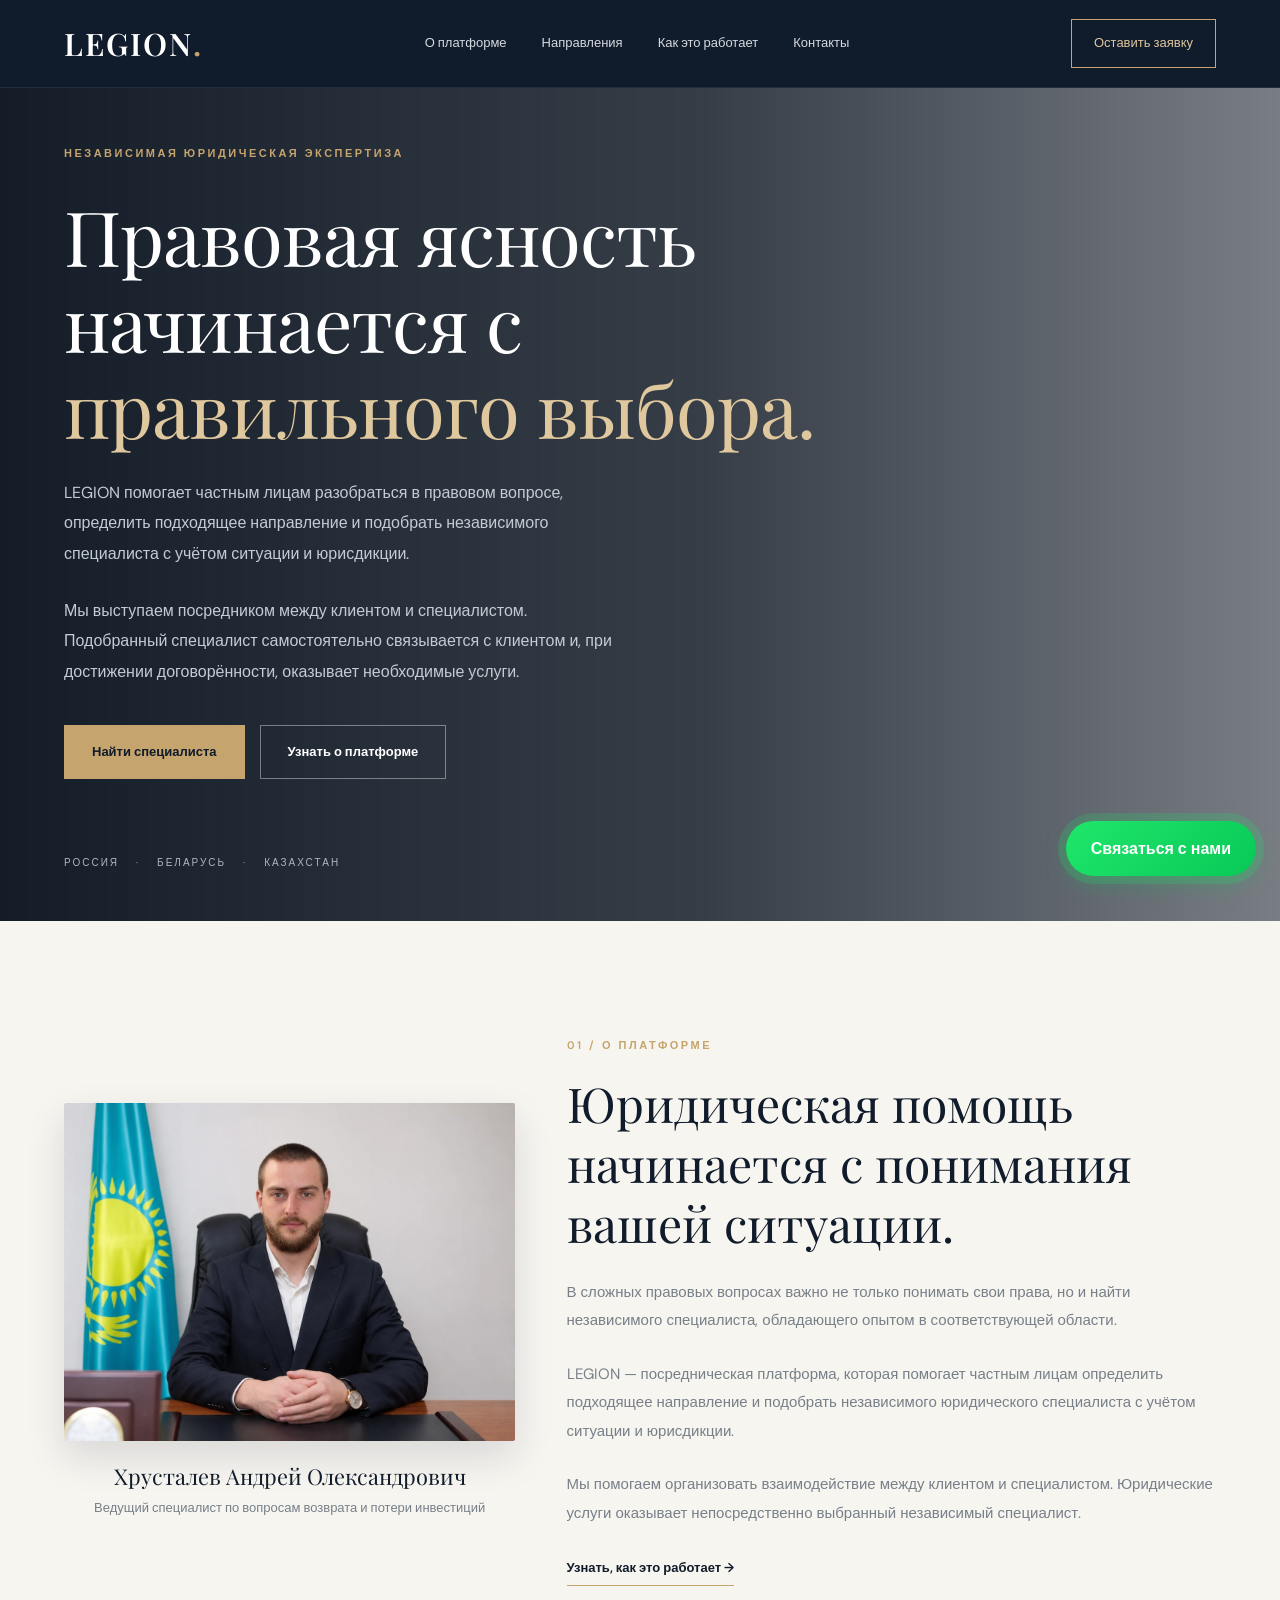
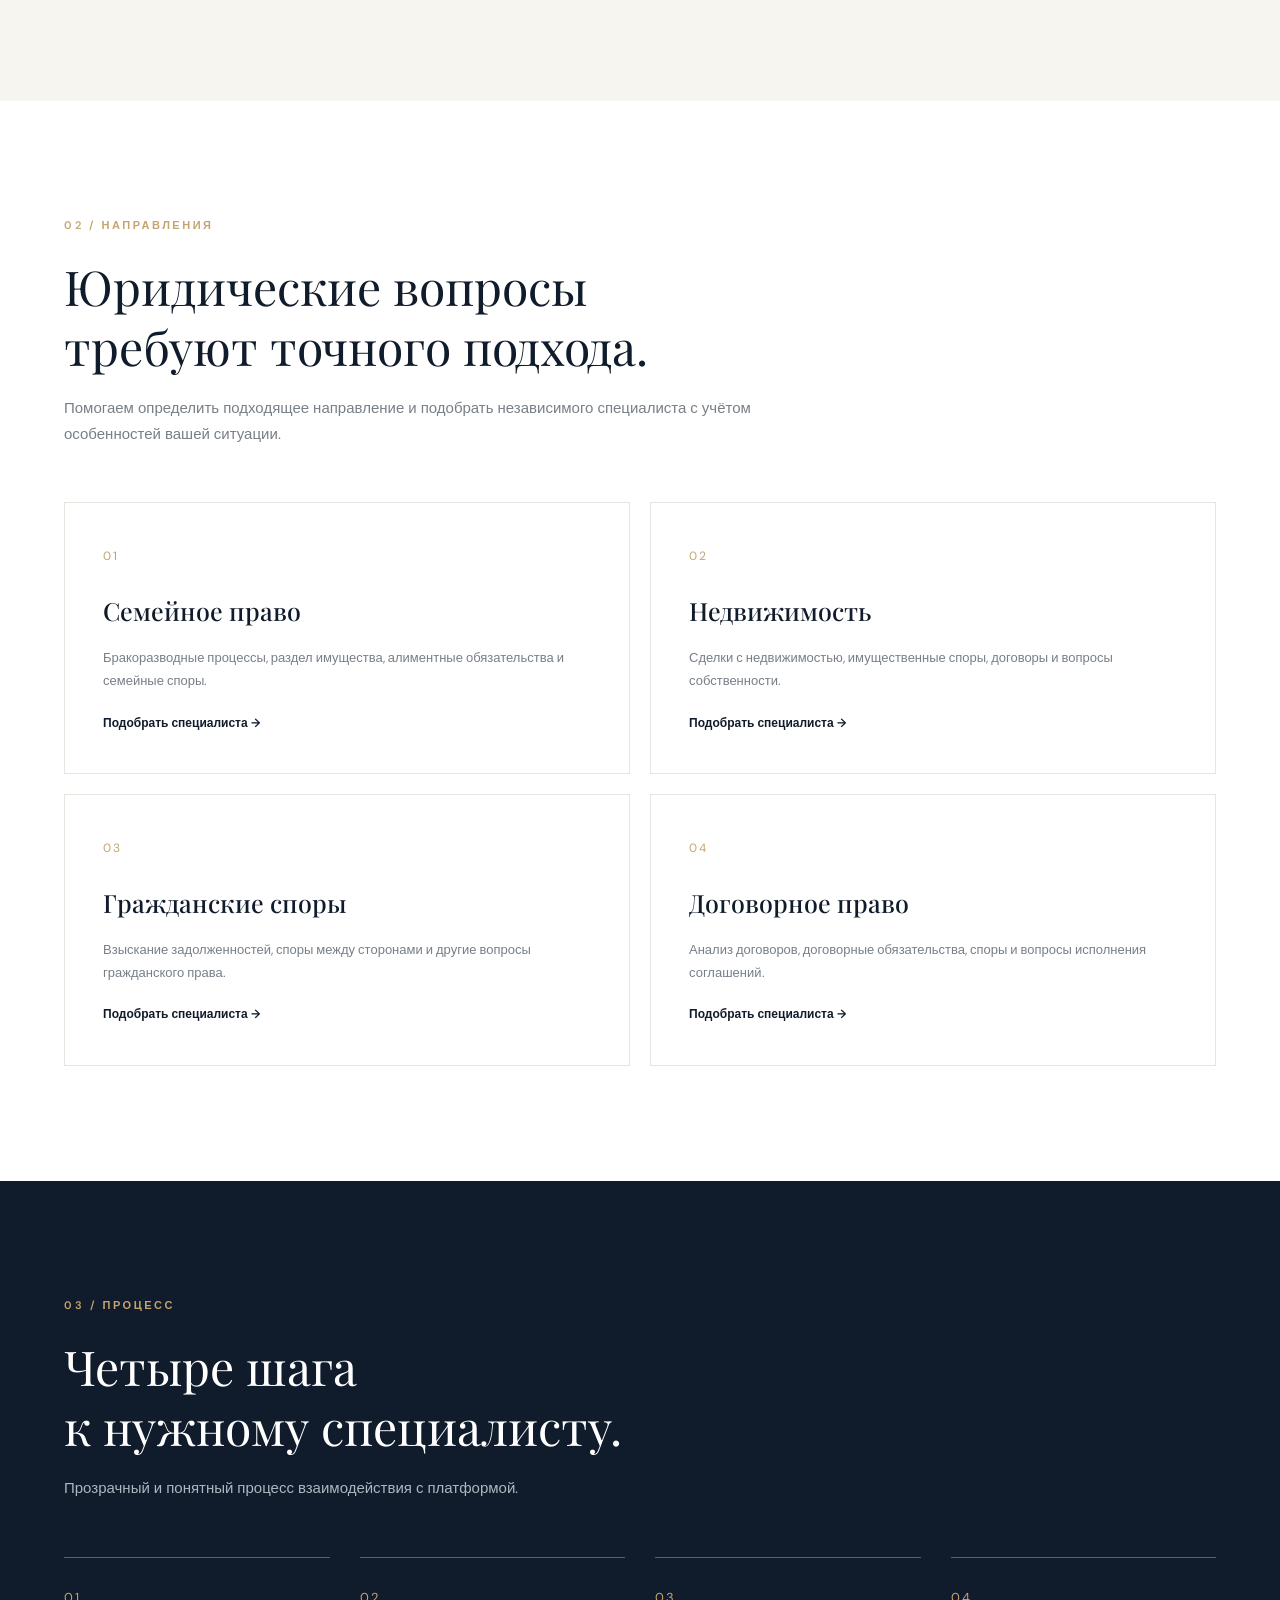
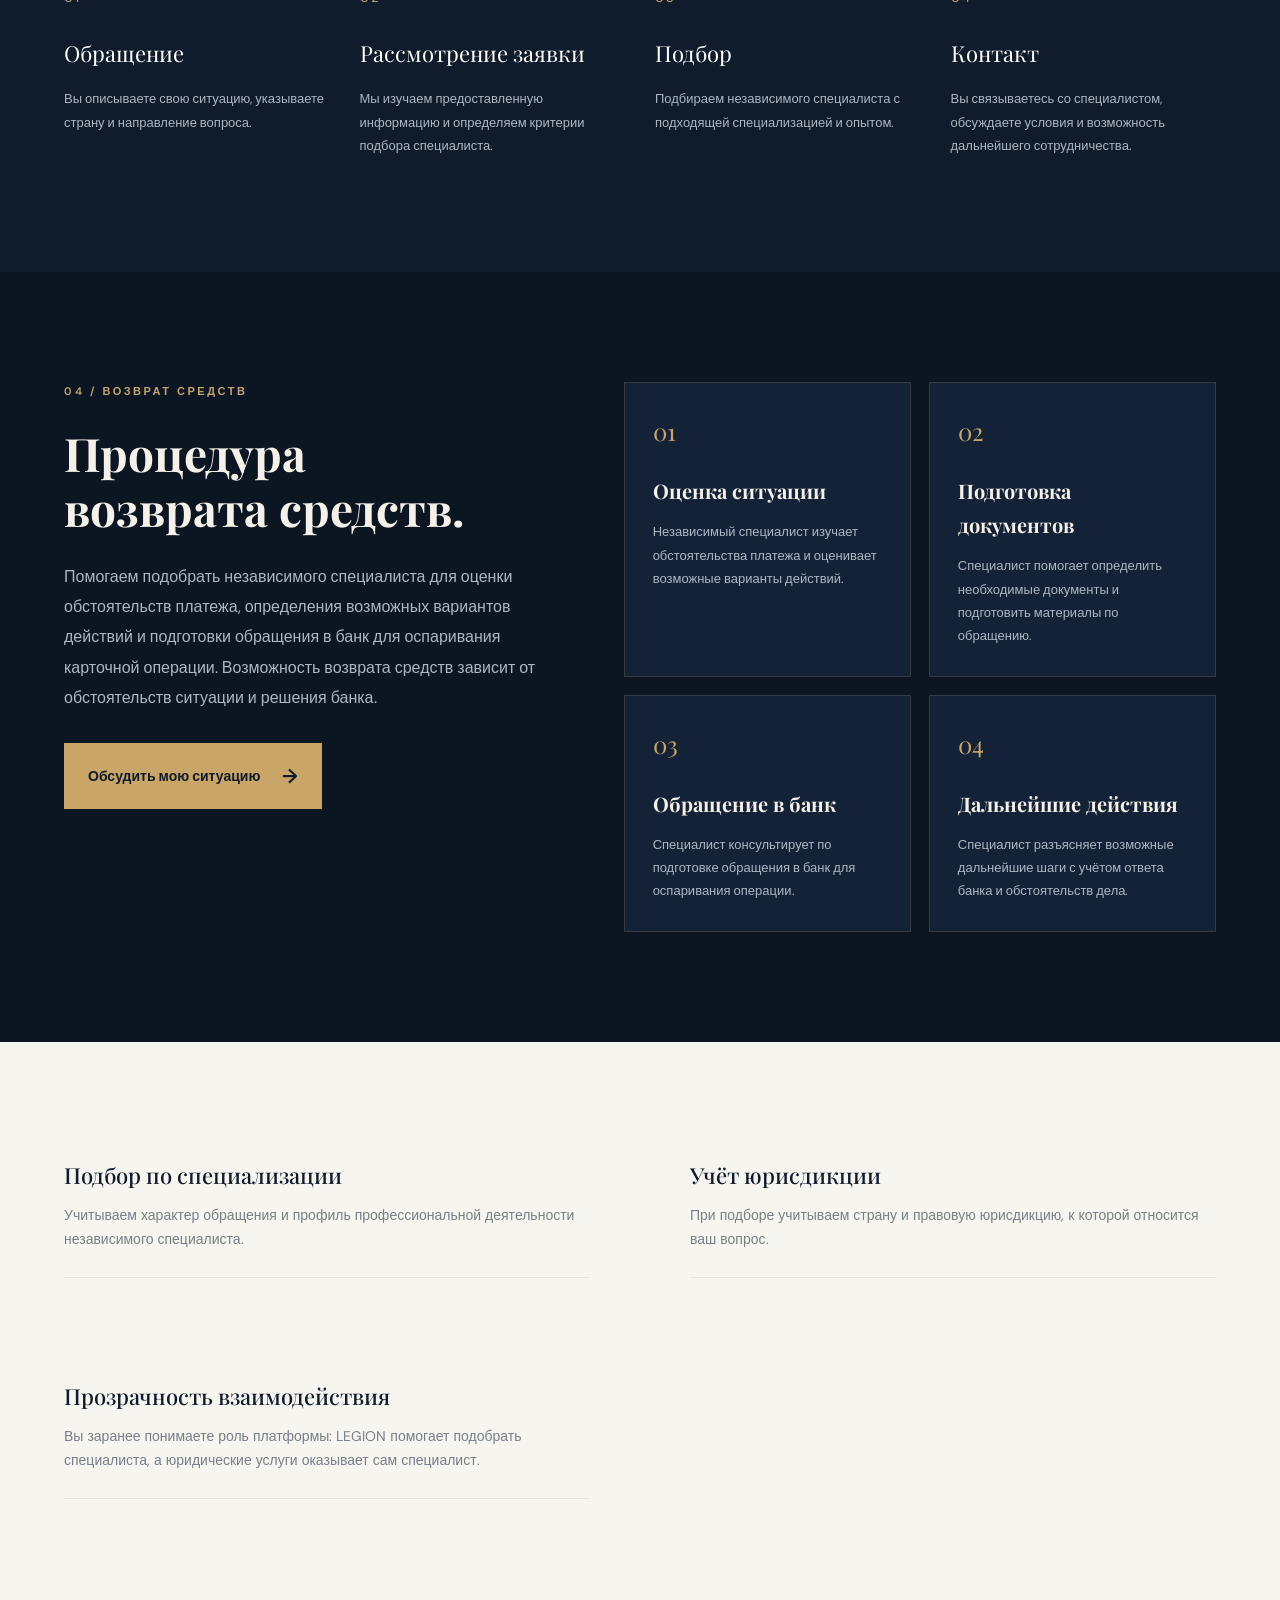
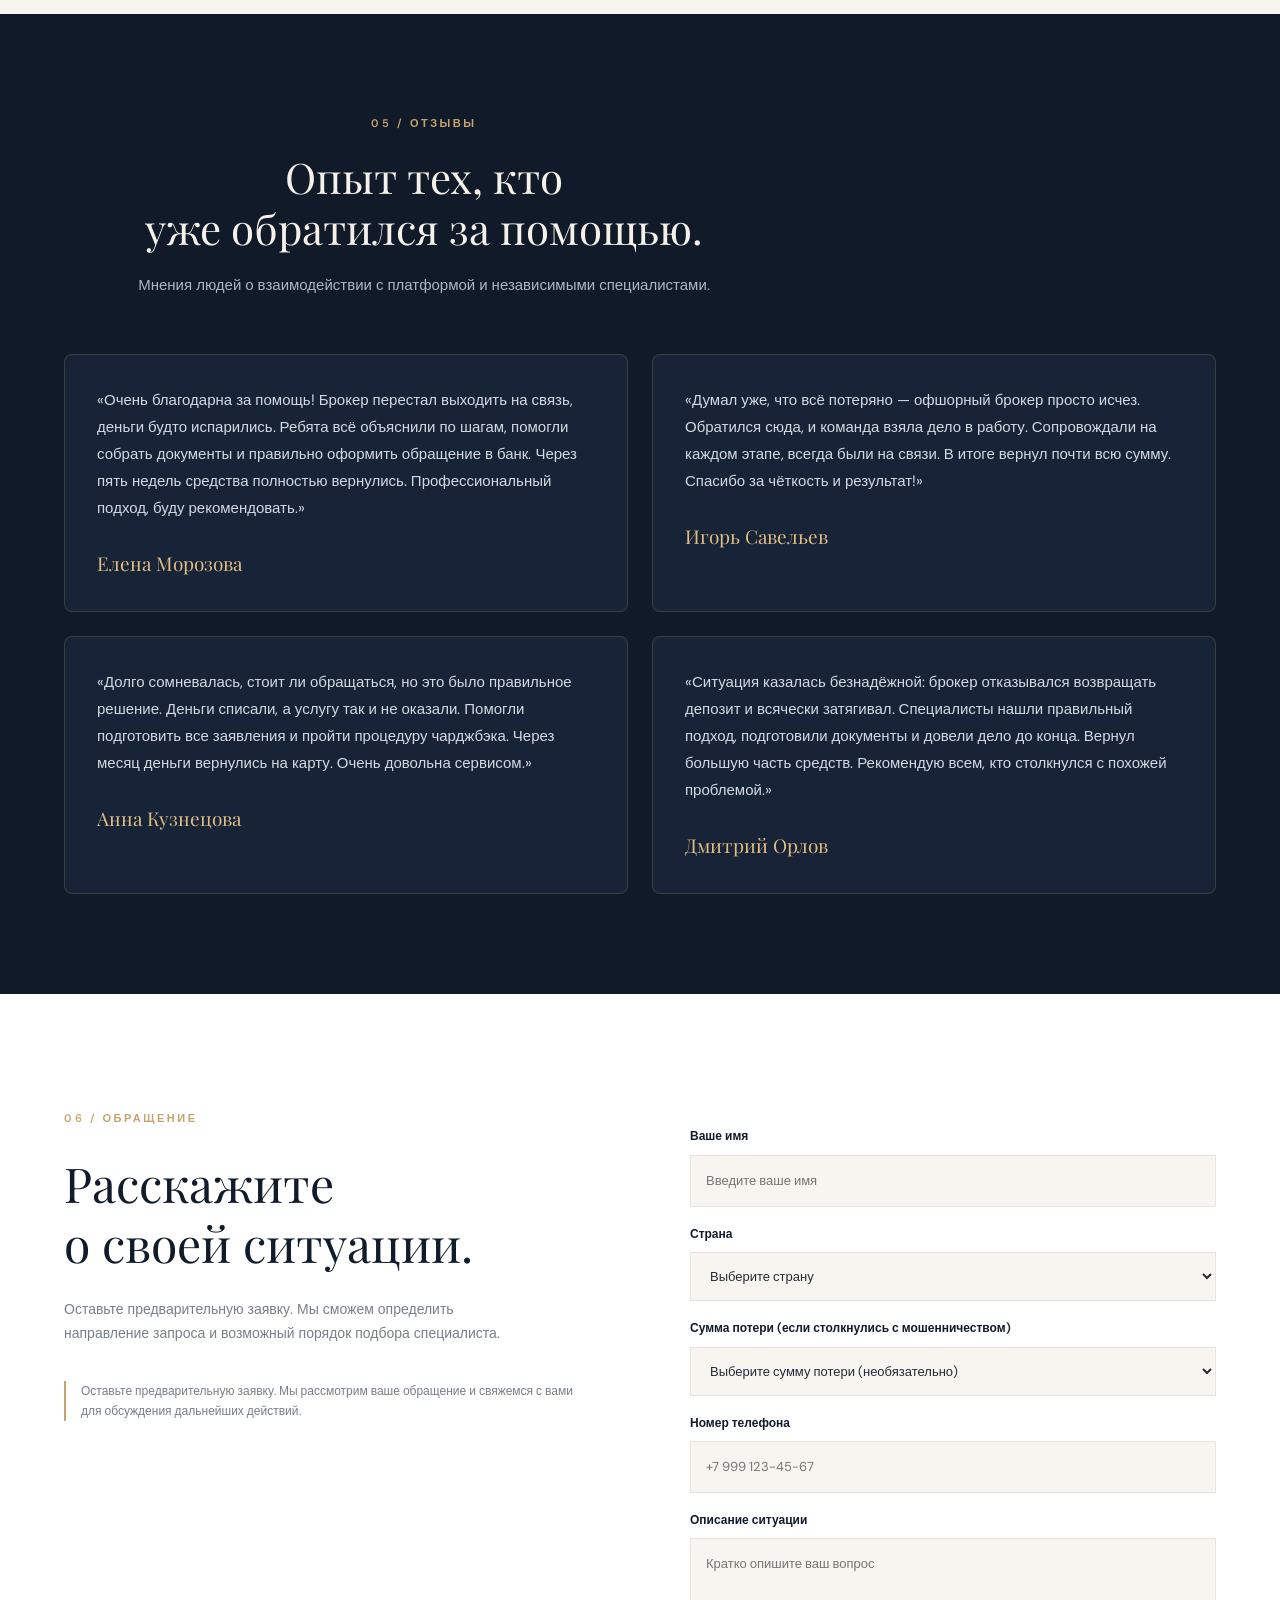
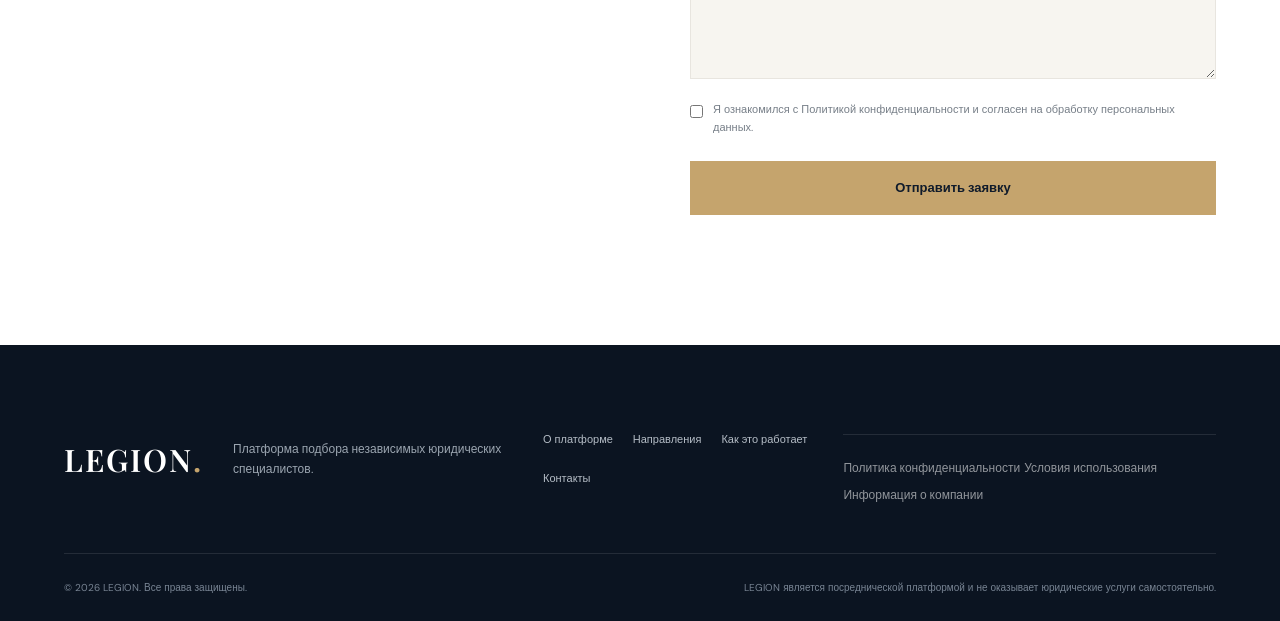
==== commit ba7cfb64: "Add files via upload" ====
--- a/index.html
+++ b/index.html
@@ -106,16 +106,20 @@
 
             <div class="container intro-grid">
 
-                <div class="intro-visual" aria-hidden="true">
-                    <img src="images/legion-about-visual.jpg" alt="" class="intro-document">
-                </div>
+                <figure class="intro-visual">
+                    <img src="images/andrey-khrustalev.webp"
+                         alt="Хрусталев Андрей Олександрович — ведущий специалист по вопросам возврата и потери инвестиций"
+                         class="intro-document" loading="lazy" decoding="async" width="1200" height="900">
+                    <figcaption class="intro-caption">
+                        <span class="intro-caption-name">Хрусталев Андрей Олександрович</span>
+                        <span class="intro-caption-role">Ведущий специалист по вопросам возврата и потери инвестиций</span>
+                    </figcaption>
+                </figure>
 
                 <div class="intro-content">
                     <div class="section-label">
                         <span>01 / О ПЛАТФОРМЕ</span>
                     </div>
-
-                <div class="intro-content">
 
                     <h2>
                         Юридическая помощь начинается
--- a/css/style.css
+++ b/css/style.css
@@ -1029,3 +1029,28 @@
         max-height: none;
     }
 }
+
+/* LEGION specialist portrait and attribution */
+.intro-visual {
+    margin: 0;
+    overflow: visible;
+}
+.intro-caption {
+    padding: 20px 2px 0;
+    text-align: center;
+}
+.intro-caption-name {
+    display: block;
+    font-family: "Playfair Display", Georgia, serif;
+    font-size: clamp(18px, 1.7vw, 23px);
+    line-height: 1.35;
+    color: var(--navy);
+}
+.intro-caption-role {
+    display: block;
+    max-width: 420px;
+    margin: 8px auto 0;
+    color: var(--muted);
+    font-size: 13px;
+    line-height: 1.6;
+}
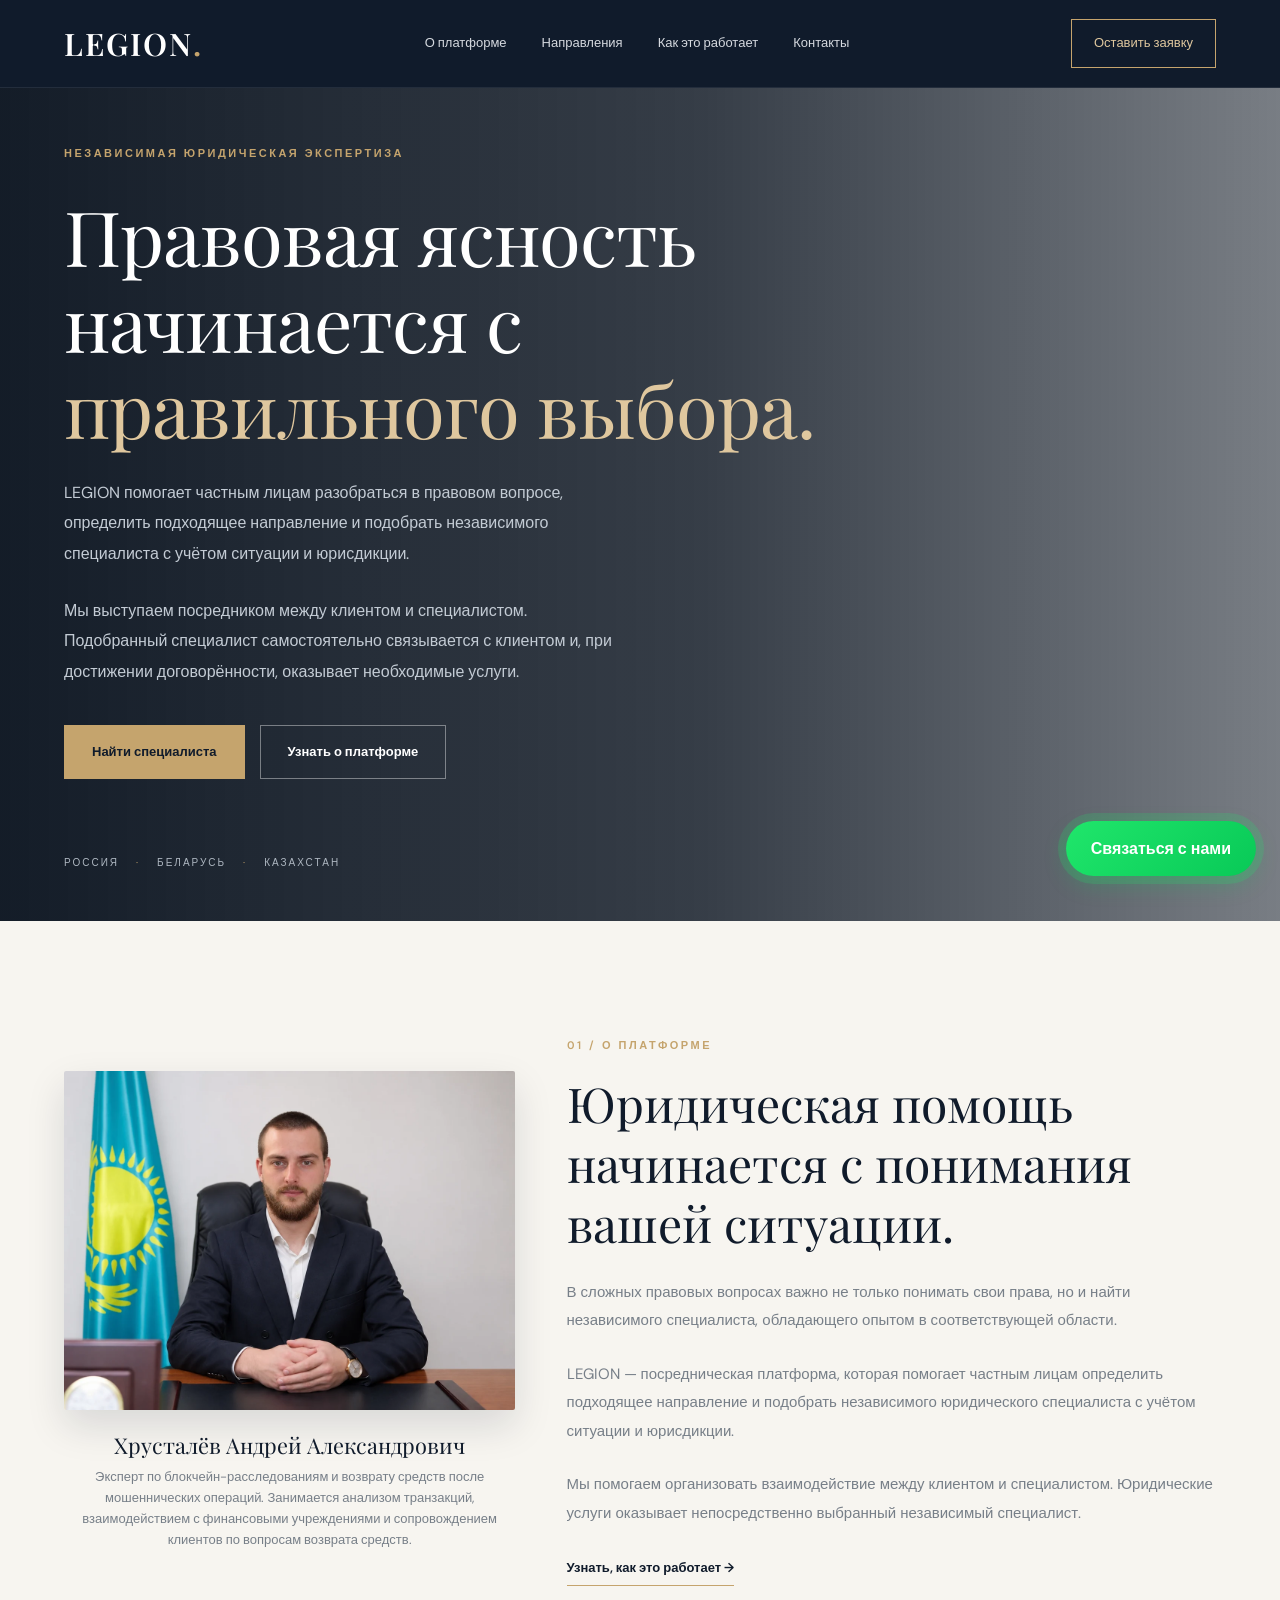
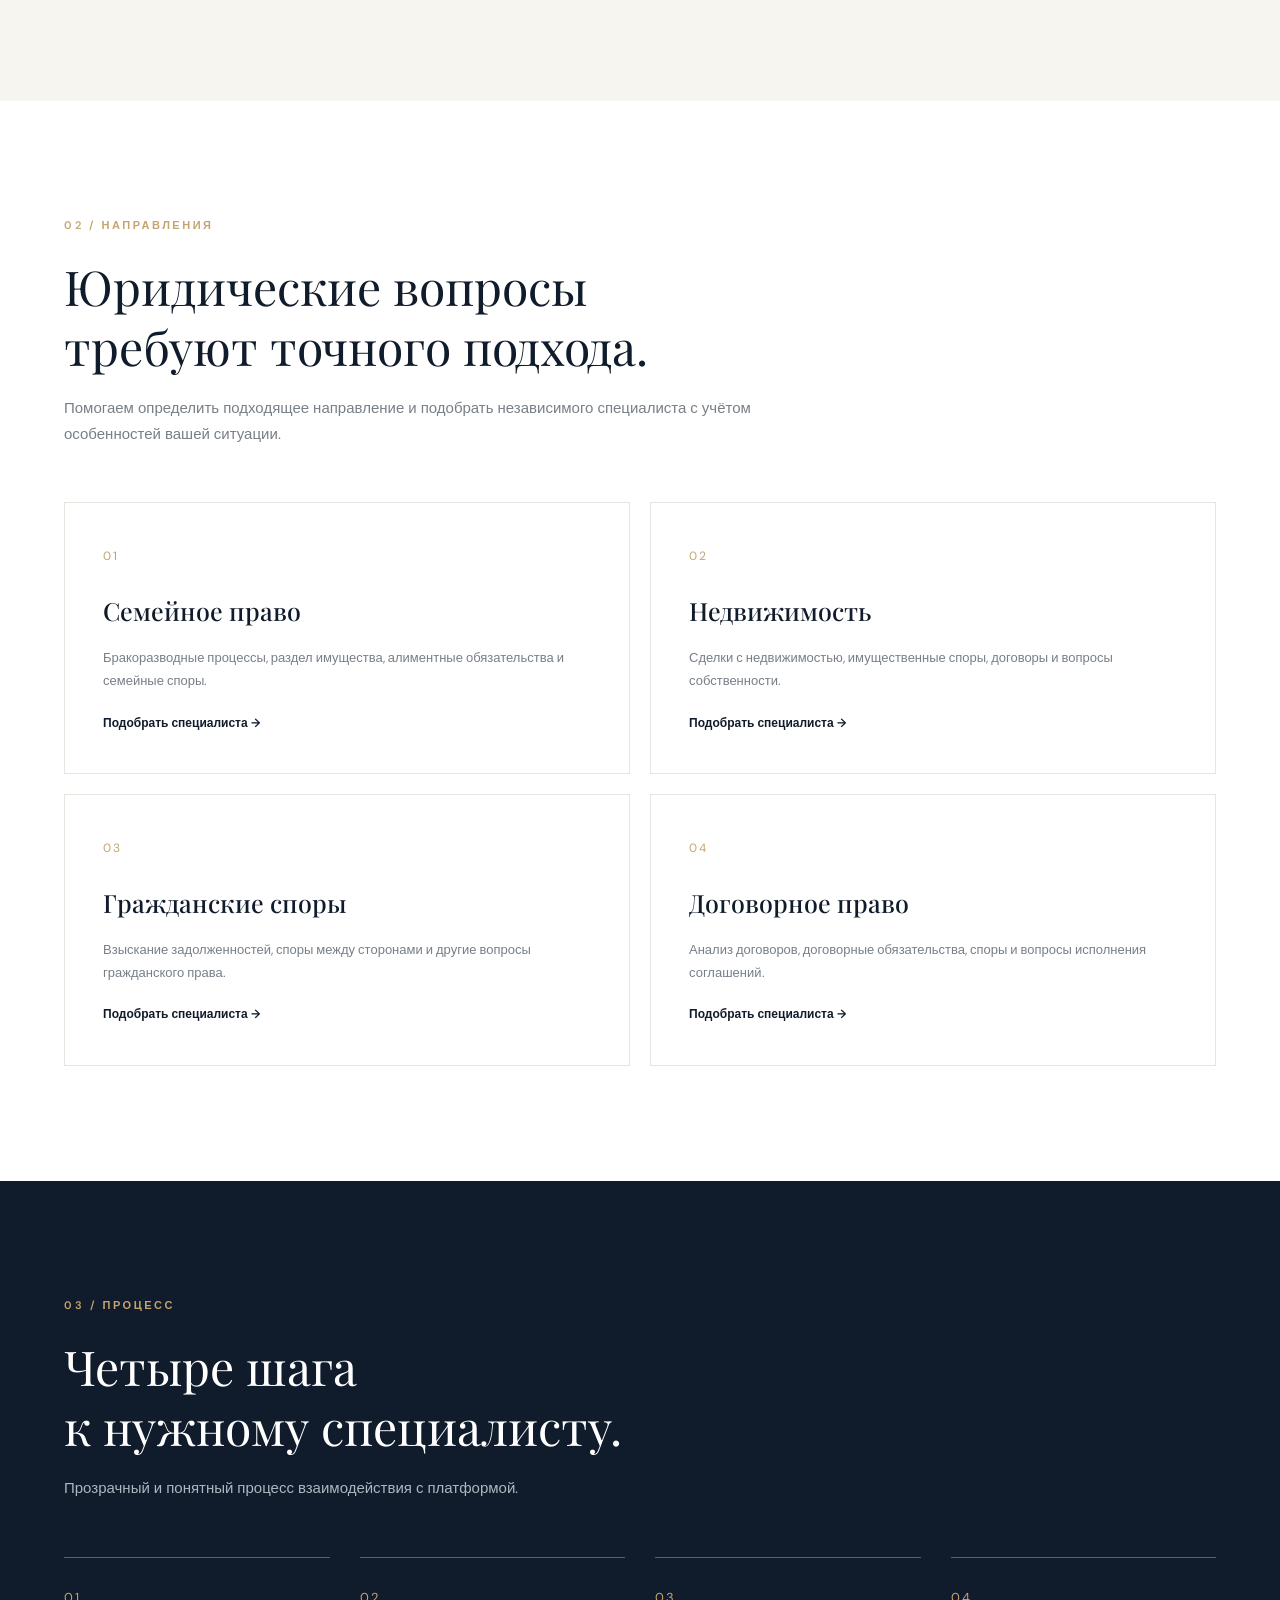
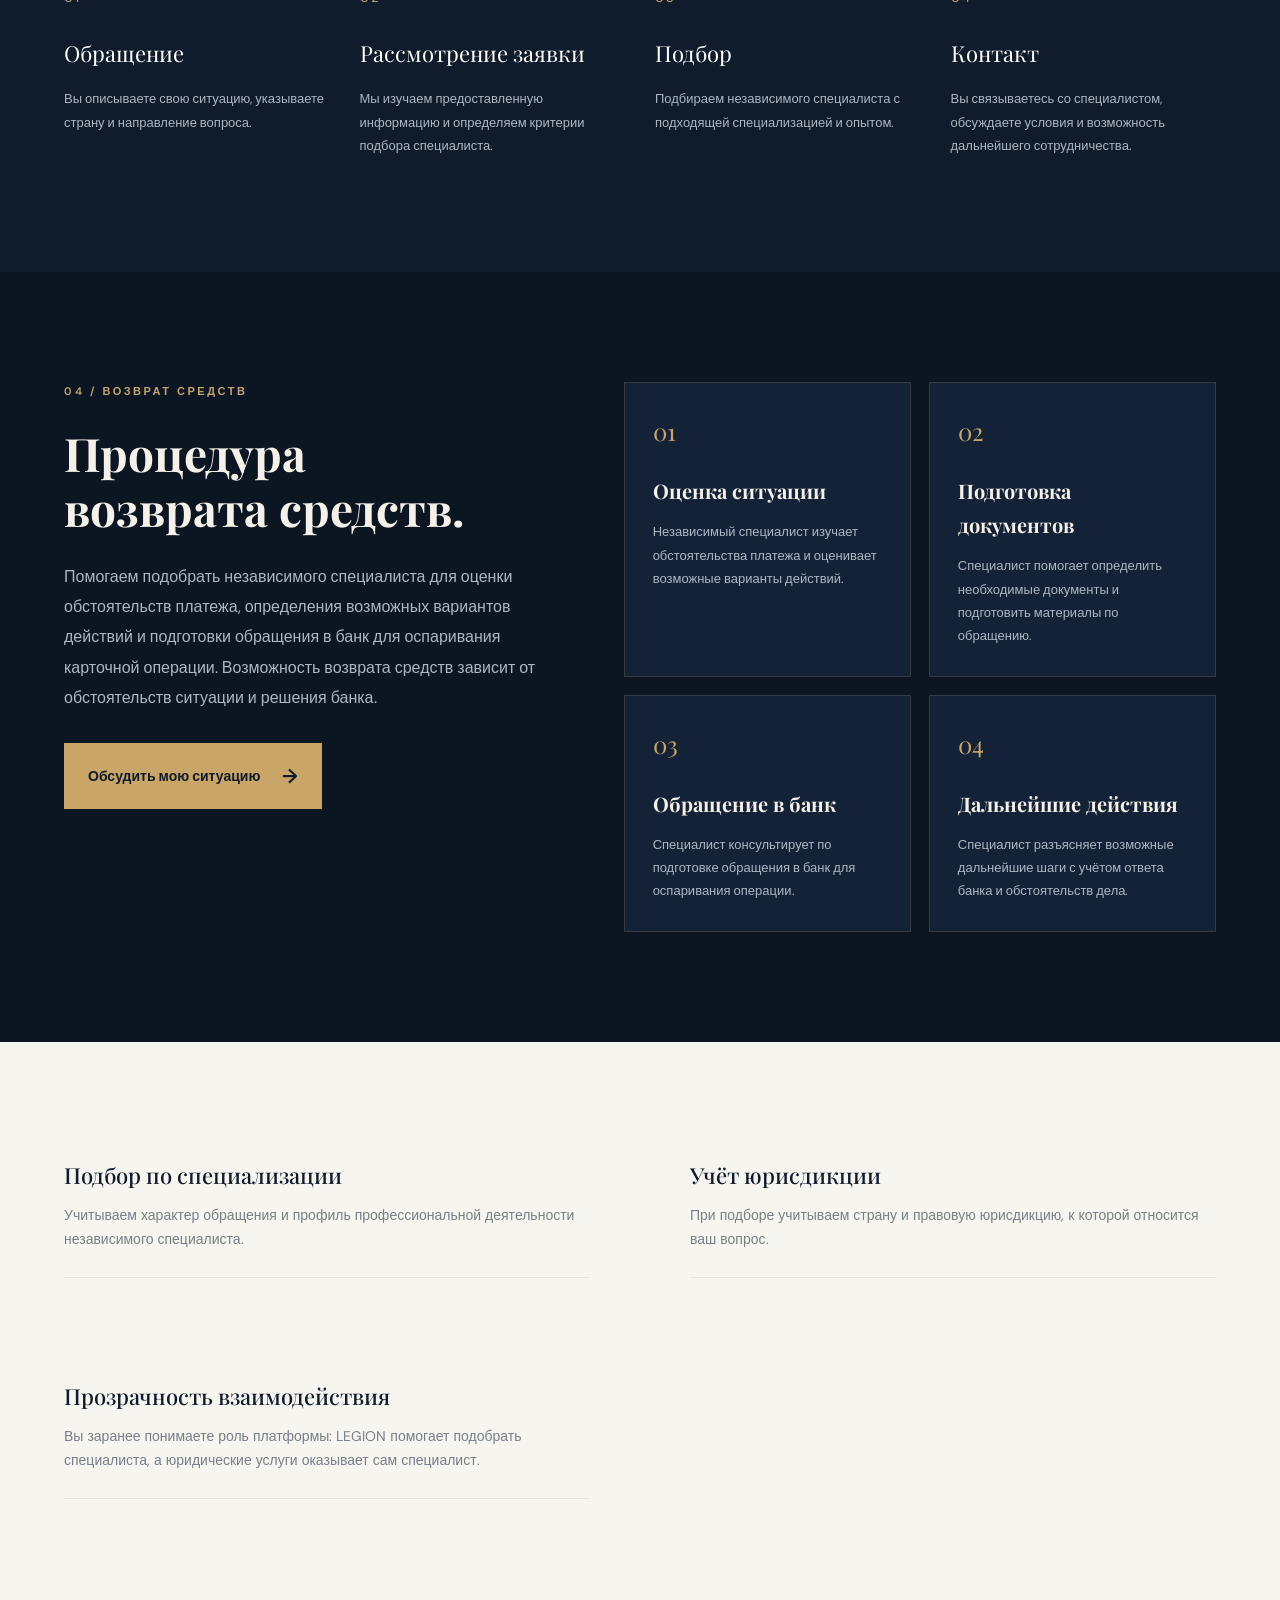
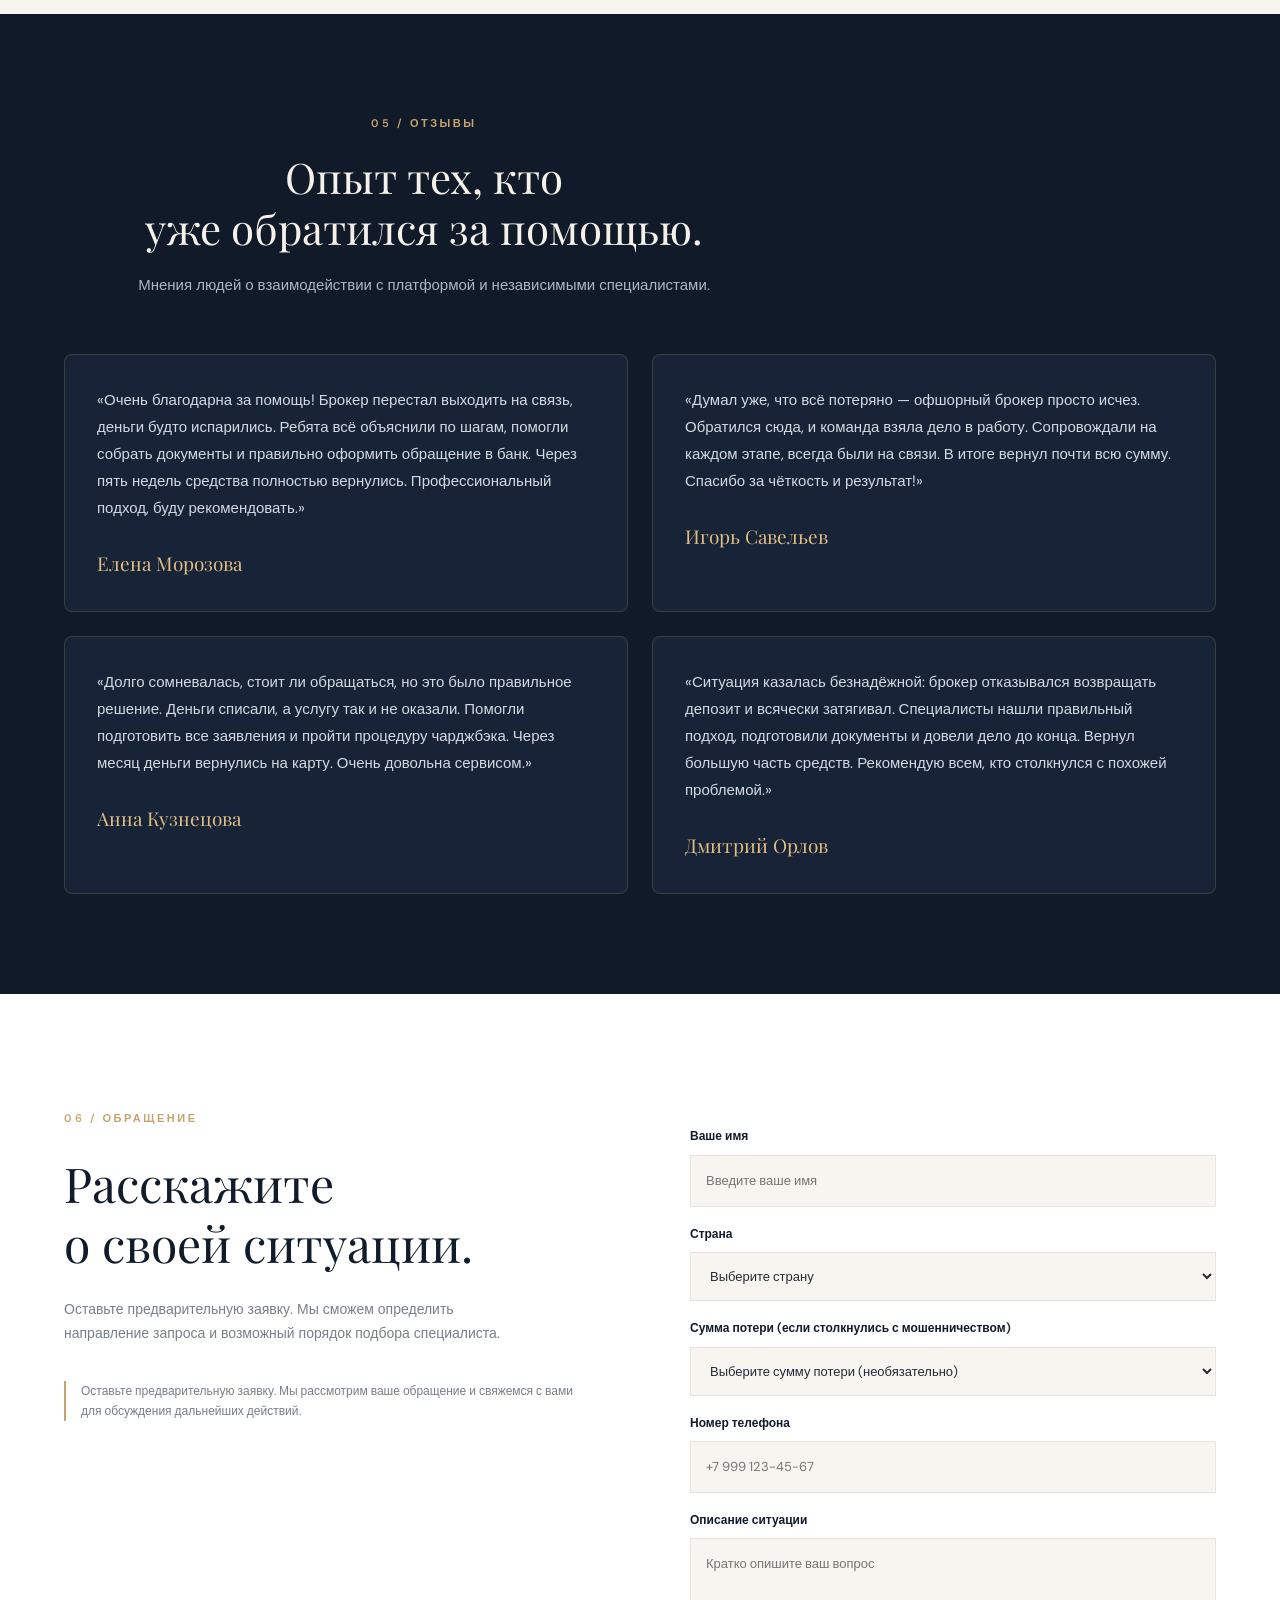
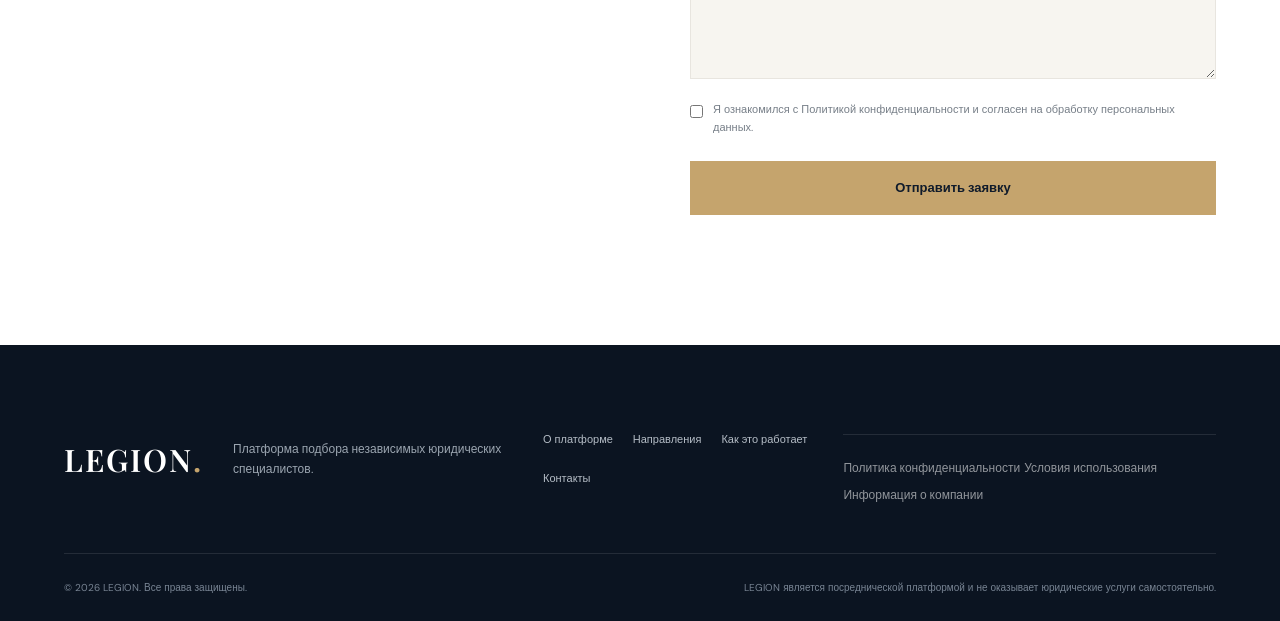
==== commit dcc42157: "Add files via upload" ====
--- a/index.html
+++ b/index.html
@@ -108,11 +108,11 @@
 
                 <figure class="intro-visual">
                     <img src="images/andrey-khrustalev.webp"
-                         alt="Хрусталев Андрей Олександрович — ведущий специалист по вопросам возврата и потери инвестиций"
+                         alt="Хрусталёв Андрей Александрович — эксперт по блокчейн-расследованиям и возврату средств после мошеннических операций"
                          class="intro-document" loading="lazy" decoding="async" width="1200" height="900">
                     <figcaption class="intro-caption">
-                        <span class="intro-caption-name">Хрусталев Андрей Олександрович</span>
-                        <span class="intro-caption-role">Ведущий специалист по вопросам возврата и потери инвестиций</span>
+                        <span class="intro-caption-name">Хрусталёв Андрей Александрович</span>
+                        <span class="intro-caption-role">Эксперт по блокчейн-расследованиям и возврату средств после мошеннических операций. Занимается анализом транзакций, взаимодействием с финансовыми учреждениями и сопровождением клиентов по вопросам возврата средств.</span>
                     </figcaption>
                 </figure>
 
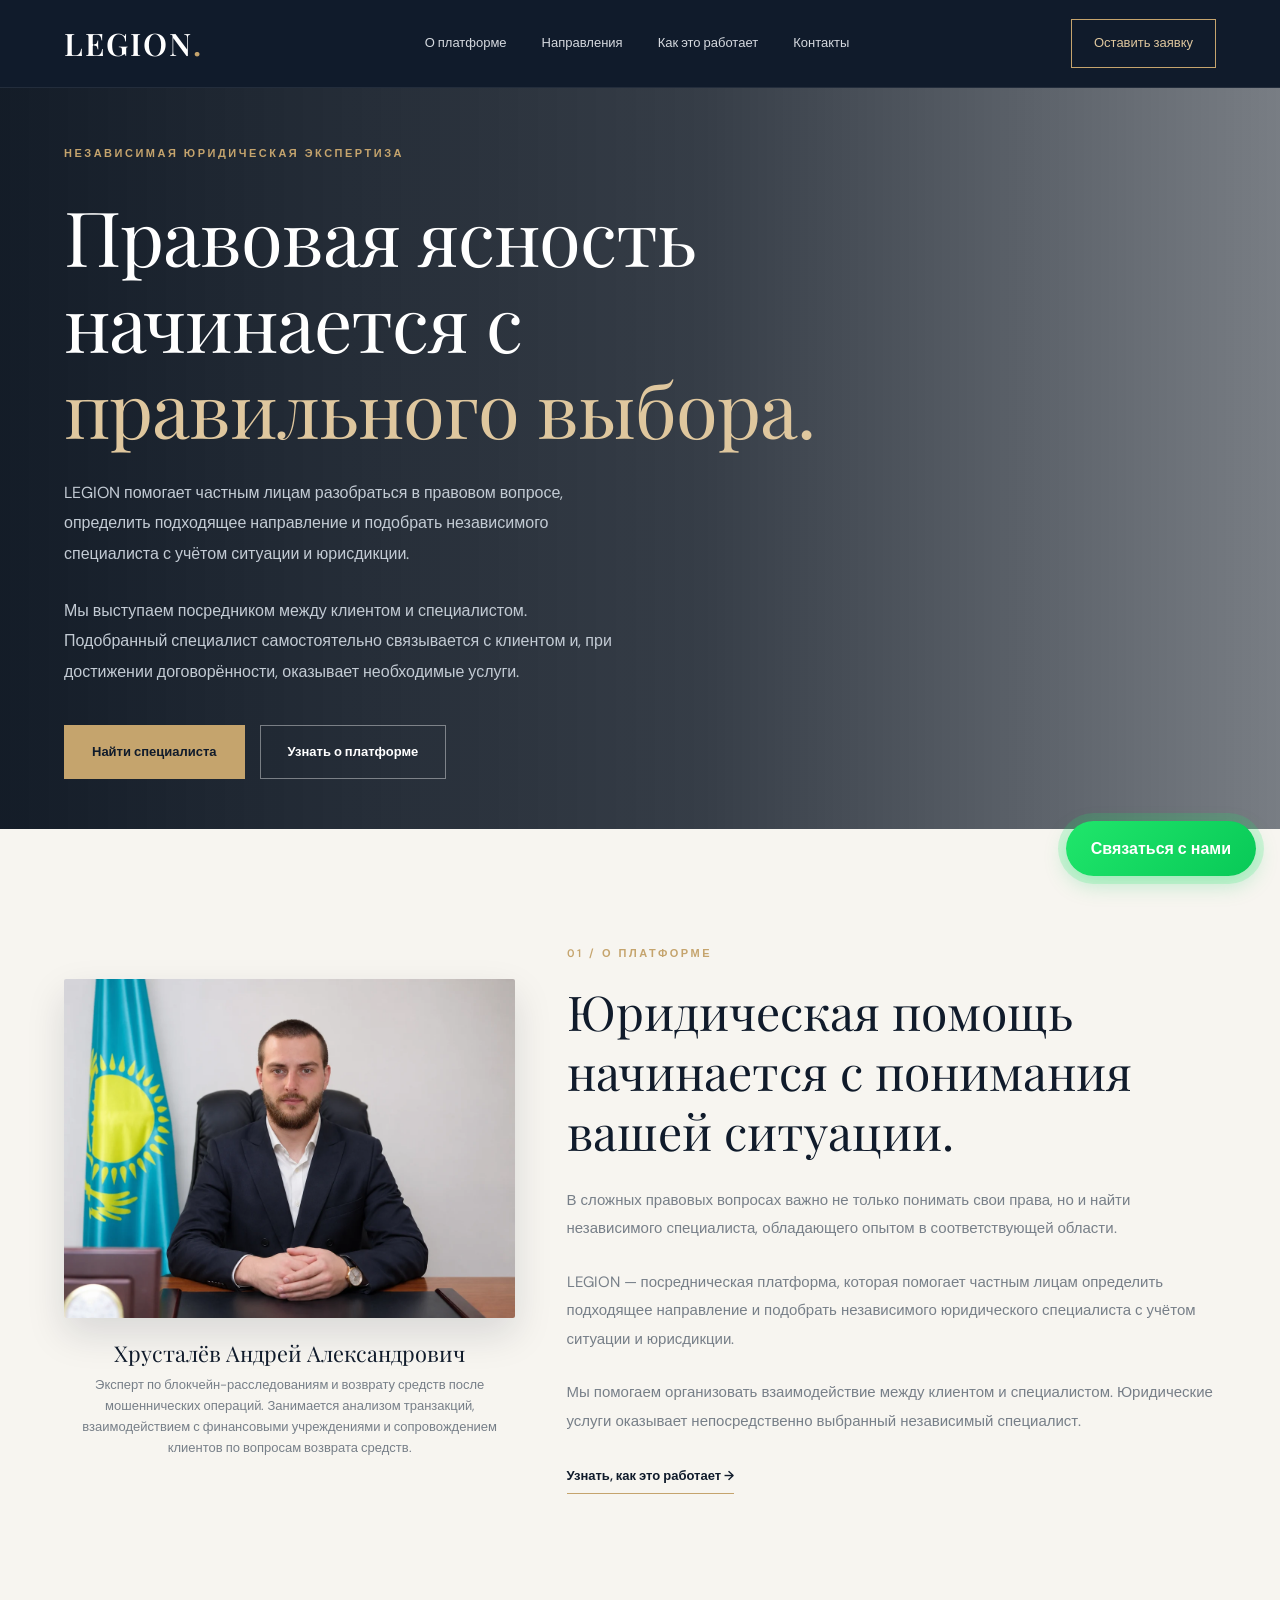
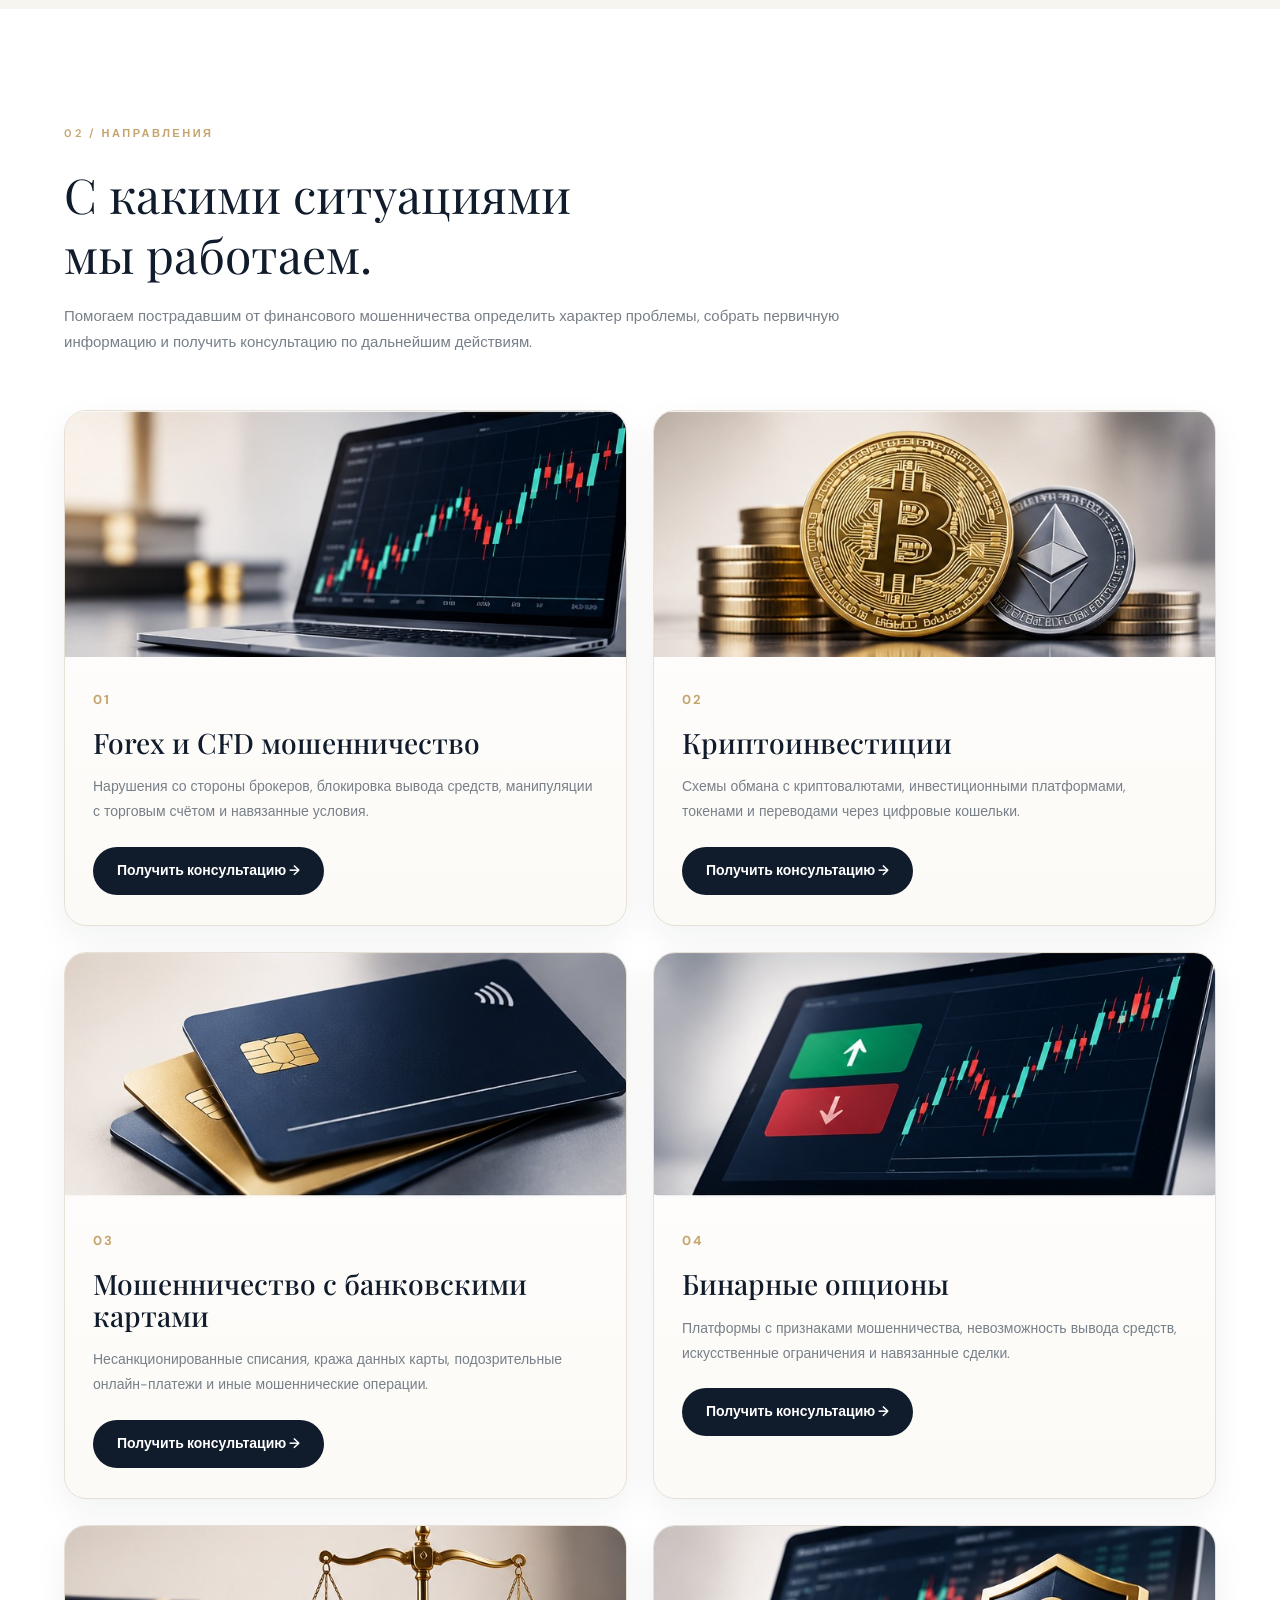
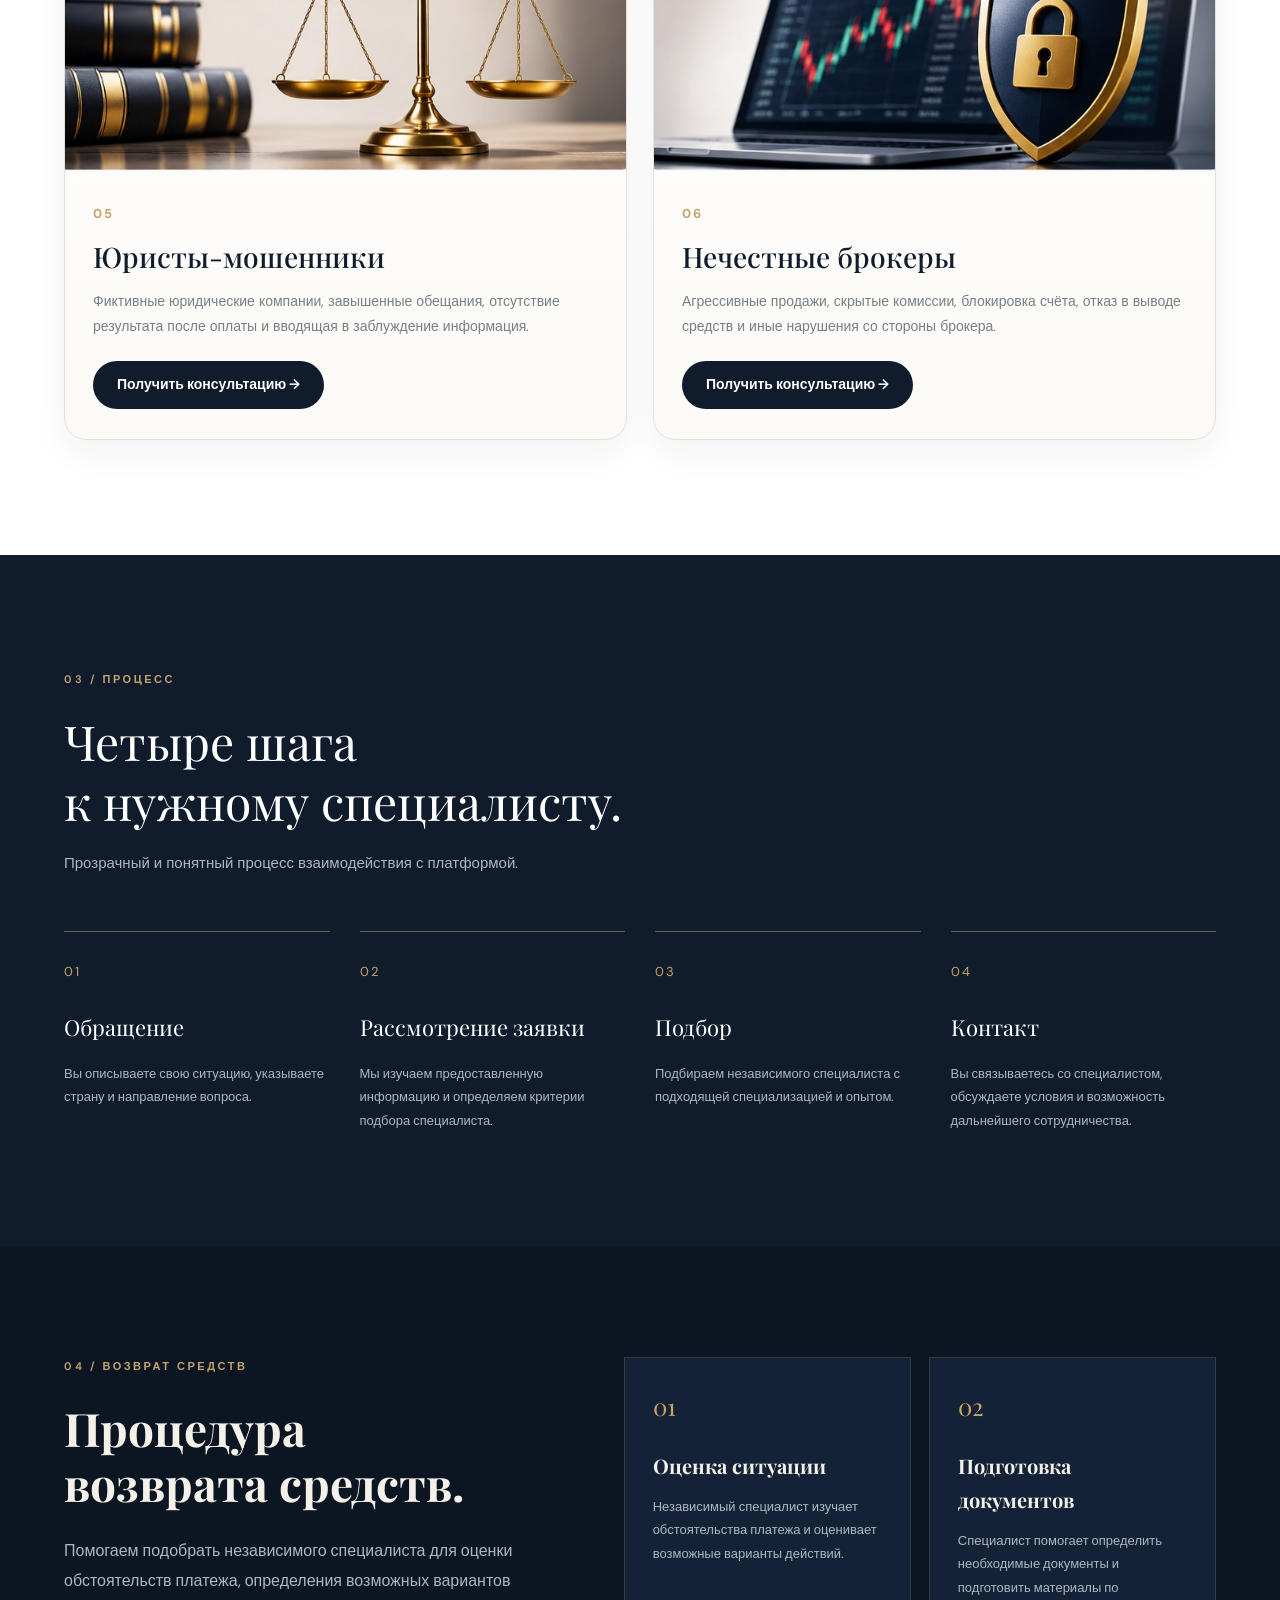
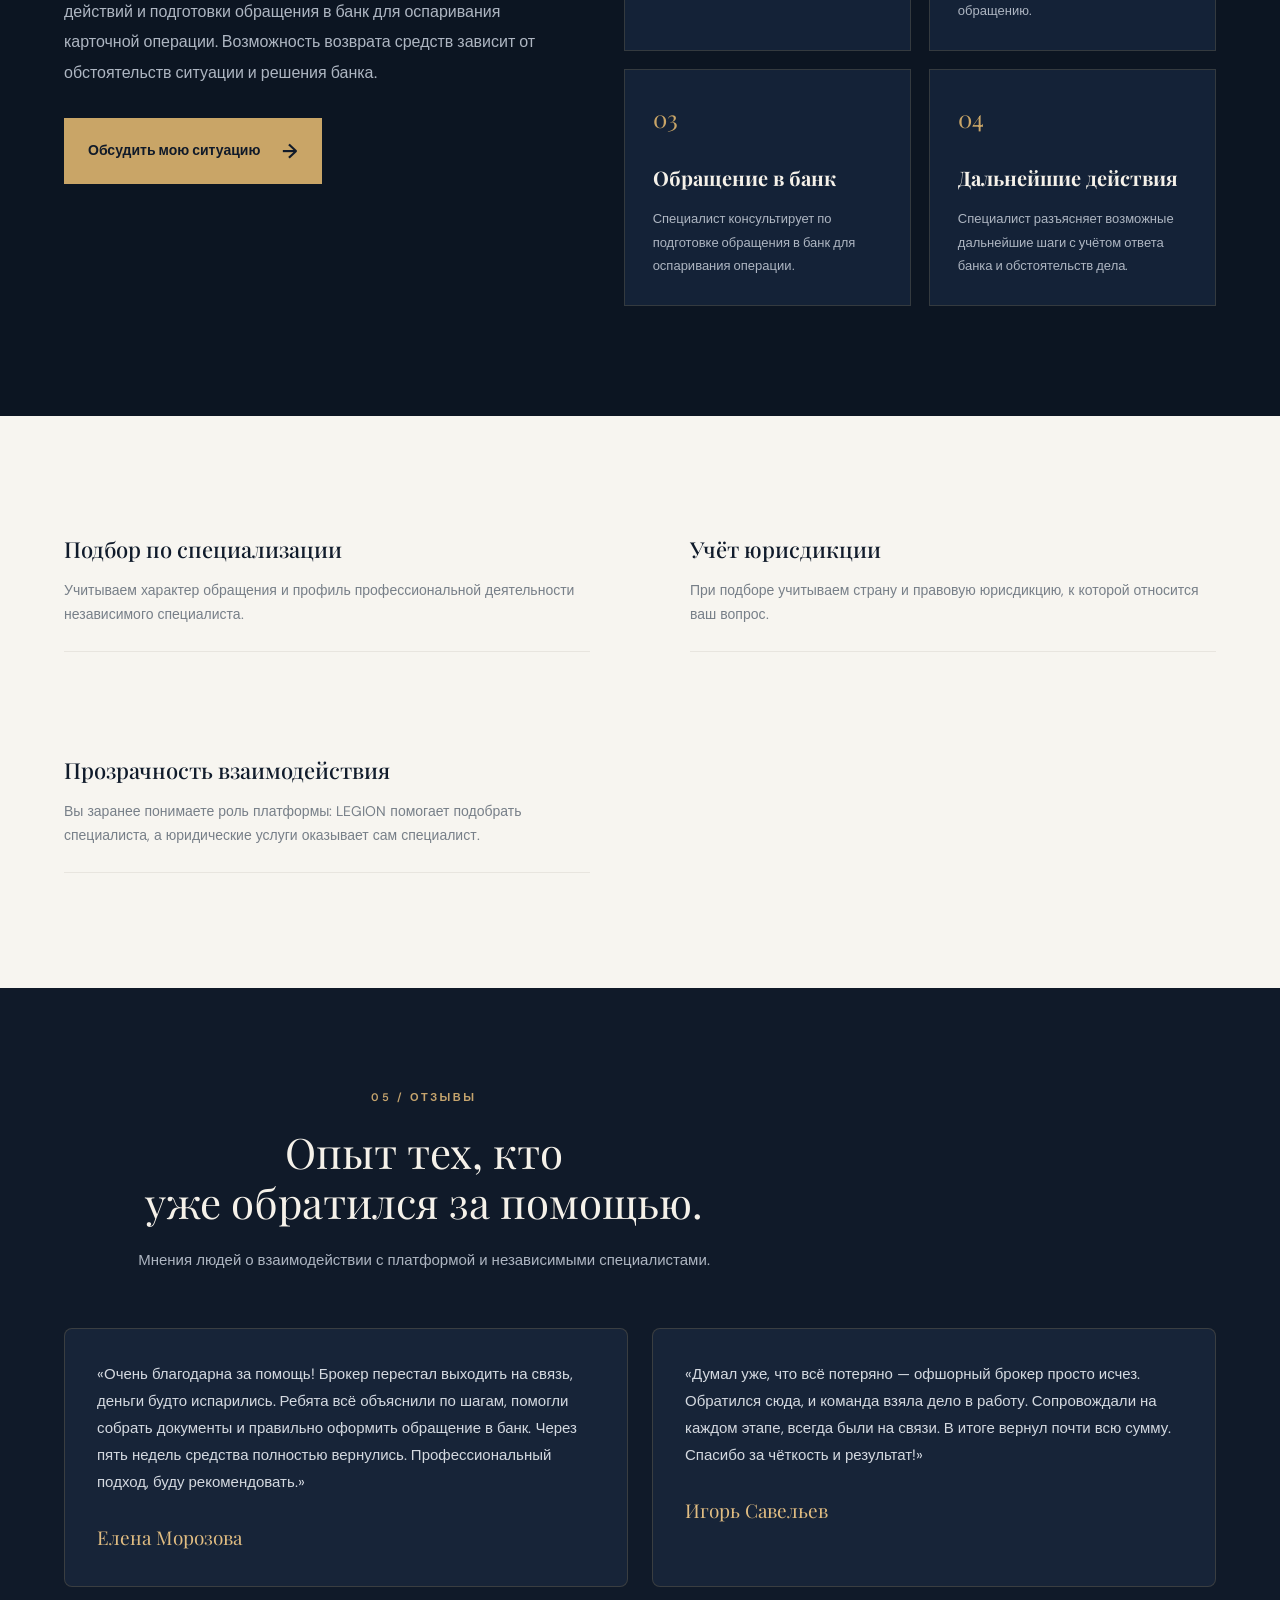
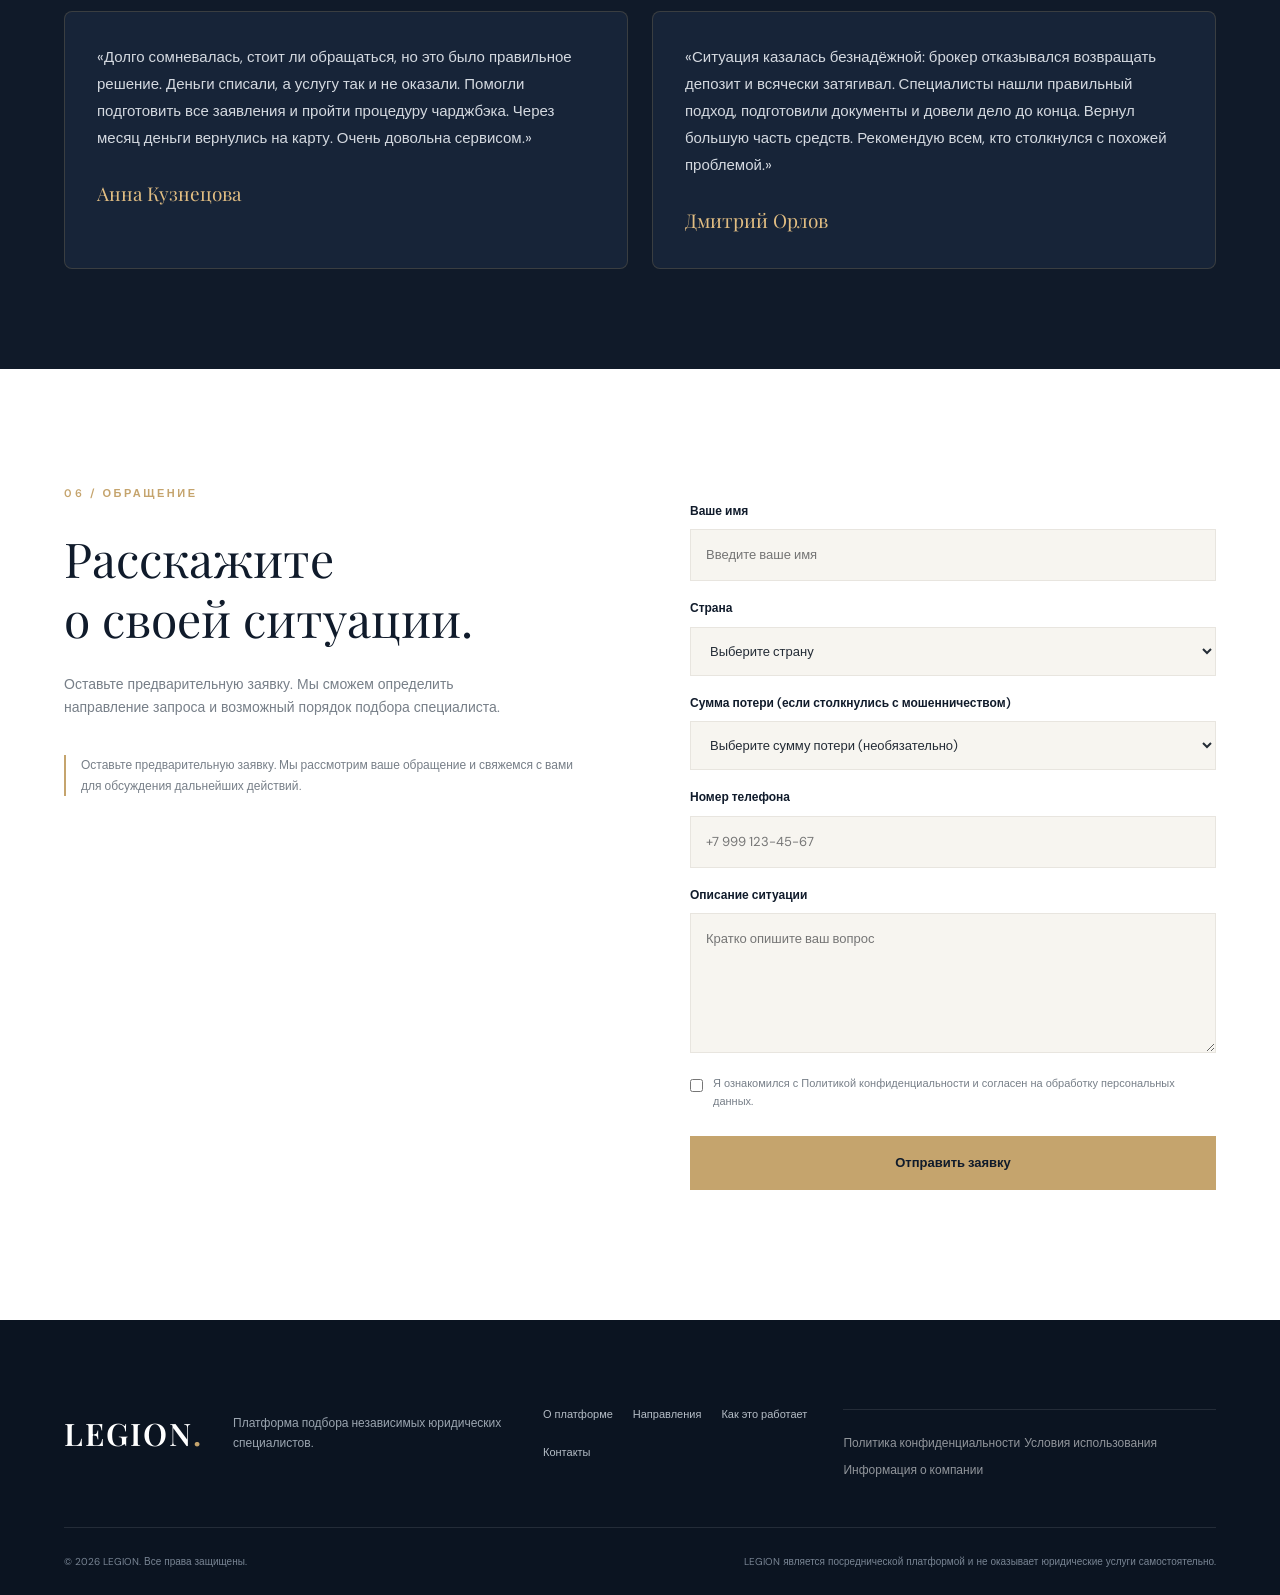
==== commit 0b1723b5: "Add files via upload" ====
--- a/index.html
+++ b/index.html
@@ -93,11 +93,7 @@
                     </a>
                 </div>
 
-                <div class="hero-location">
-                    РОССИЯ <span>·</span> БЕЛАРУСЬ <span>·</span> КАЗАХСТАН
-                </div>
-
-            </div>
+</div>
         </section>
 
 
@@ -159,68 +155,114 @@
 
             <div class="container">
 
-                <div class="section-heading">
+                <div class="section-heading services-heading">
                     <div class="section-label">
                         <span>02 / НАПРАВЛЕНИЯ</span>
                     </div>
 
                     <h2>
-                        Юридические вопросы<br>
-                        требуют точного подхода.
+                        С какими ситуациями<br>
+                        мы работаем.
                     </h2>
 
                     <p>
-                        Помогаем определить подходящее направление
-    и подобрать независимого специалиста
-    с учётом особенностей вашей ситуации.
+                        Помогаем пострадавшим от финансового мошенничества определить характер проблемы,
+                        собрать первичную информацию и получить консультацию по дальнейшим действиям.
                     </p>
                 </div>
 
 
-                <div class="services-grid">
-
-                    <article class="service-card">
-    <span class="service-number">01</span>
-    <h3>Семейное право</h3>
-    <p>
-        Бракоразводные процессы, раздел имущества,
-        алиментные обязательства и семейные споры.
-    </p>
-    <a href="#contact">Подобрать специалиста →</a>
-</article>
-
-
-<article class="service-card">
-    <span class="service-number">02</span>
-    <h3>Недвижимость</h3>
-    <p>
-        Сделки с недвижимостью, имущественные споры,
-        договоры и вопросы собственности.
-    </p>
-    <a href="#contact">Подобрать специалиста →</a>
-</article>
-
-
-<article class="service-card">
-    <span class="service-number">03</span>
-    <h3>Гражданские споры</h3>
-    <p>
-        Взыскание задолженностей, споры между сторонами
-        и другие вопросы гражданского права.
-    </p>
-    <a href="#contact">Подобрать специалиста →</a>
-</article>
-
-
-<article class="service-card">
-    <span class="service-number">04</span>
-    <h3>Договорное право</h3>
-    <p>
-        Анализ договоров, договорные обязательства,
-        споры и вопросы исполнения соглашений.
-    </p>
-    <a href="#contact">Подобрать специалиста →</a>
-</article>
+                <div class="services-grid services-grid--cases">
+
+                    <article class="service-card service-card--case">
+                        <div class="service-media">
+                            <img src="images/services/forex-cfd.jpg" alt="Forex и CFD мошенничество" loading="lazy" decoding="async" width="744" height="311">
+                        </div>
+                        <div class="service-body">
+                            <span class="service-number">01</span>
+                            <h3>Forex и CFD мошенничество</h3>
+                            <p>
+                                Нарушения со стороны брокеров, блокировка вывода средств,
+                                манипуляции с торговым счётом и навязанные условия.
+                            </p>
+                            <a href="#contact" class="service-link">Получить консультацию →</a>
+                        </div>
+                    </article>
+
+                    <article class="service-card service-card--case">
+                        <div class="service-media">
+                            <img src="images/services/crypto.jpg" alt="Криптоинвестиции" loading="lazy" decoding="async" width="744" height="311">
+                        </div>
+                        <div class="service-body">
+                            <span class="service-number">02</span>
+                            <h3>Криптоинвестиции</h3>
+                            <p>
+                                Схемы обмана с криптовалютами, инвестиционными платформами,
+                                токенами и переводами через цифровые кошельки.
+                            </p>
+                            <a href="#contact" class="service-link">Получить консультацию →</a>
+                        </div>
+                    </article>
+
+                    <article class="service-card service-card--case">
+                        <div class="service-media">
+                            <img src="images/services/cards.jpg" alt="Мошенничество с банковскими картами" loading="lazy" decoding="async" width="744" height="311">
+                        </div>
+                        <div class="service-body">
+                            <span class="service-number">03</span>
+                            <h3>Мошенничество с банковскими картами</h3>
+                            <p>
+                                Несанкционированные списания, кража данных карты,
+                                подозрительные онлайн-платежи и иные мошеннические операции.
+                            </p>
+                            <a href="#contact" class="service-link">Получить консультацию →</a>
+                        </div>
+                    </article>
+
+                    <article class="service-card service-card--case">
+                        <div class="service-media">
+                            <img src="images/services/binary-options.jpg" alt="Бинарные опционы" loading="lazy" decoding="async" width="744" height="311">
+                        </div>
+                        <div class="service-body">
+                            <span class="service-number">04</span>
+                            <h3>Бинарные опционы</h3>
+                            <p>
+                                Платформы с признаками мошенничества, невозможность вывода средств,
+                                искусственные ограничения и навязанные сделки.
+                            </p>
+                            <a href="#contact" class="service-link">Получить консультацию →</a>
+                        </div>
+                    </article>
+
+                    <article class="service-card service-card--case">
+                        <div class="service-media">
+                            <img src="images/services/fraud-lawyers.jpg" alt="Юристы-мошенники" loading="lazy" decoding="async" width="744" height="311">
+                        </div>
+                        <div class="service-body">
+                            <span class="service-number">05</span>
+                            <h3>Юристы-мошенники</h3>
+                            <p>
+                                Фиктивные юридические компании, завышенные обещания,
+                                отсутствие результата после оплаты и вводящая в заблуждение информация.
+                            </p>
+                            <a href="#contact" class="service-link">Получить консультацию →</a>
+                        </div>
+                    </article>
+
+                    <article class="service-card service-card--case">
+                        <div class="service-media">
+                            <img src="images/services/dishonest-brokers.jpg" alt="Нечестные брокеры" loading="lazy" decoding="async" width="744" height="311">
+                        </div>
+                        <div class="service-body">
+                            <span class="service-number">06</span>
+                            <h3>Нечестные брокеры</h3>
+                            <p>
+                                Агрессивные продажи, скрытые комиссии, блокировка счёта,
+                                отказ в выводе средств и иные нарушения со стороны брокера.
+                            </p>
+                            <a href="#contact" class="service-link">Получить консультацию →</a>
+                        </div>
+                    </article>
 
                 </div>
             </div>
@@ -538,6 +580,11 @@
                         <option value="Россия">Россия</option>
                         <option value="Беларусь">Беларусь</option>
                         <option value="Казахстан">Казахстан</option>
+                        <option value="Азербайджан">Азербайджан</option>
+                        <option value="Армения">Армения</option>
+                        <option value="Таджикистан">Таджикистан</option>
+                        <option value="Узбекистан">Узбекистан</option>
+                        <option value="Кыргызстан">Кыргызстан</option>
                         <option value="Другая страна">Другая страна</option>
                     </select>
                     <label for="lossAmount">Сумма потери (если столкнулись с мошенничеством)</label>
--- a/css/style.css
+++ b/css/style.css
@@ -1054,3 +1054,114 @@
     font-size: 13px;
     line-height: 1.6;
 }
+
+
+/* Updated services section */
+.services-heading {
+    max-width: 860px;
+}
+
+.services-grid--cases {
+    display: grid;
+    grid-template-columns: repeat(2, minmax(0, 1fr));
+    gap: 26px;
+}
+
+.service-card--case {
+    min-height: 100%;
+    padding: 0;
+    border: 1px solid #e6e0d7;
+    border-radius: 22px;
+    overflow: hidden;
+    background: linear-gradient(180deg, #ffffff 0%, #fcfaf6 100%);
+    box-shadow: 0 12px 34px rgba(16, 27, 43, 0.06);
+}
+
+.service-card--case:hover {
+    transform: translateY(-6px);
+    border-color: rgba(197, 164, 109, 0.65);
+    box-shadow: 0 18px 42px rgba(16, 27, 43, 0.10);
+}
+
+.service-card--case .service-media {
+    aspect-ratio: 16 / 7;
+    overflow: hidden;
+    background: #eef1f5;
+}
+
+.service-card--case .service-media img {
+    width: 100%;
+    height: 100%;
+    object-fit: cover;
+    display: block;
+}
+
+.service-card--case .service-body {
+    padding: 28px 28px 30px;
+}
+
+.service-card--case .service-number {
+    display: inline-block;
+    margin-bottom: 16px;
+    color: var(--gold);
+    font-size: 13px;
+    font-weight: 700;
+    letter-spacing: 1.8px;
+}
+
+.service-card--case h3 {
+    margin-top: 0;
+    font-size: clamp(27px, 2.2vw, 38px);
+    line-height: 1.12;
+}
+
+.service-card--case p {
+    margin-top: 16px;
+    font-size: 14px;
+    line-height: 1.8;
+}
+
+.service-card--case .service-link {
+    display: inline-flex;
+    align-items: center;
+    justify-content: center;
+    gap: 8px;
+    min-height: 48px;
+    margin-top: 22px;
+    padding: 0 24px;
+    border-radius: 999px;
+    background: var(--navy);
+    color: #fff;
+    font-size: 14px;
+    font-weight: 600;
+    transition: background 0.3s ease, transform 0.3s ease;
+}
+
+.service-card--case .service-link:hover {
+    background: #223856;
+    transform: translateY(-1px);
+}
+
+@media (max-width: 1024px) {
+    .services-grid--cases {
+        grid-template-columns: 1fr;
+    }
+}
+
+@media (max-width: 640px) {
+    .service-card--case {
+        border-radius: 18px;
+    }
+
+    .service-card--case .service-body {
+        padding: 22px 20px 24px;
+    }
+
+    .service-card--case h3 {
+        font-size: 30px;
+    }
+
+    .service-card--case .service-link {
+        width: 100%;
+    }
+}
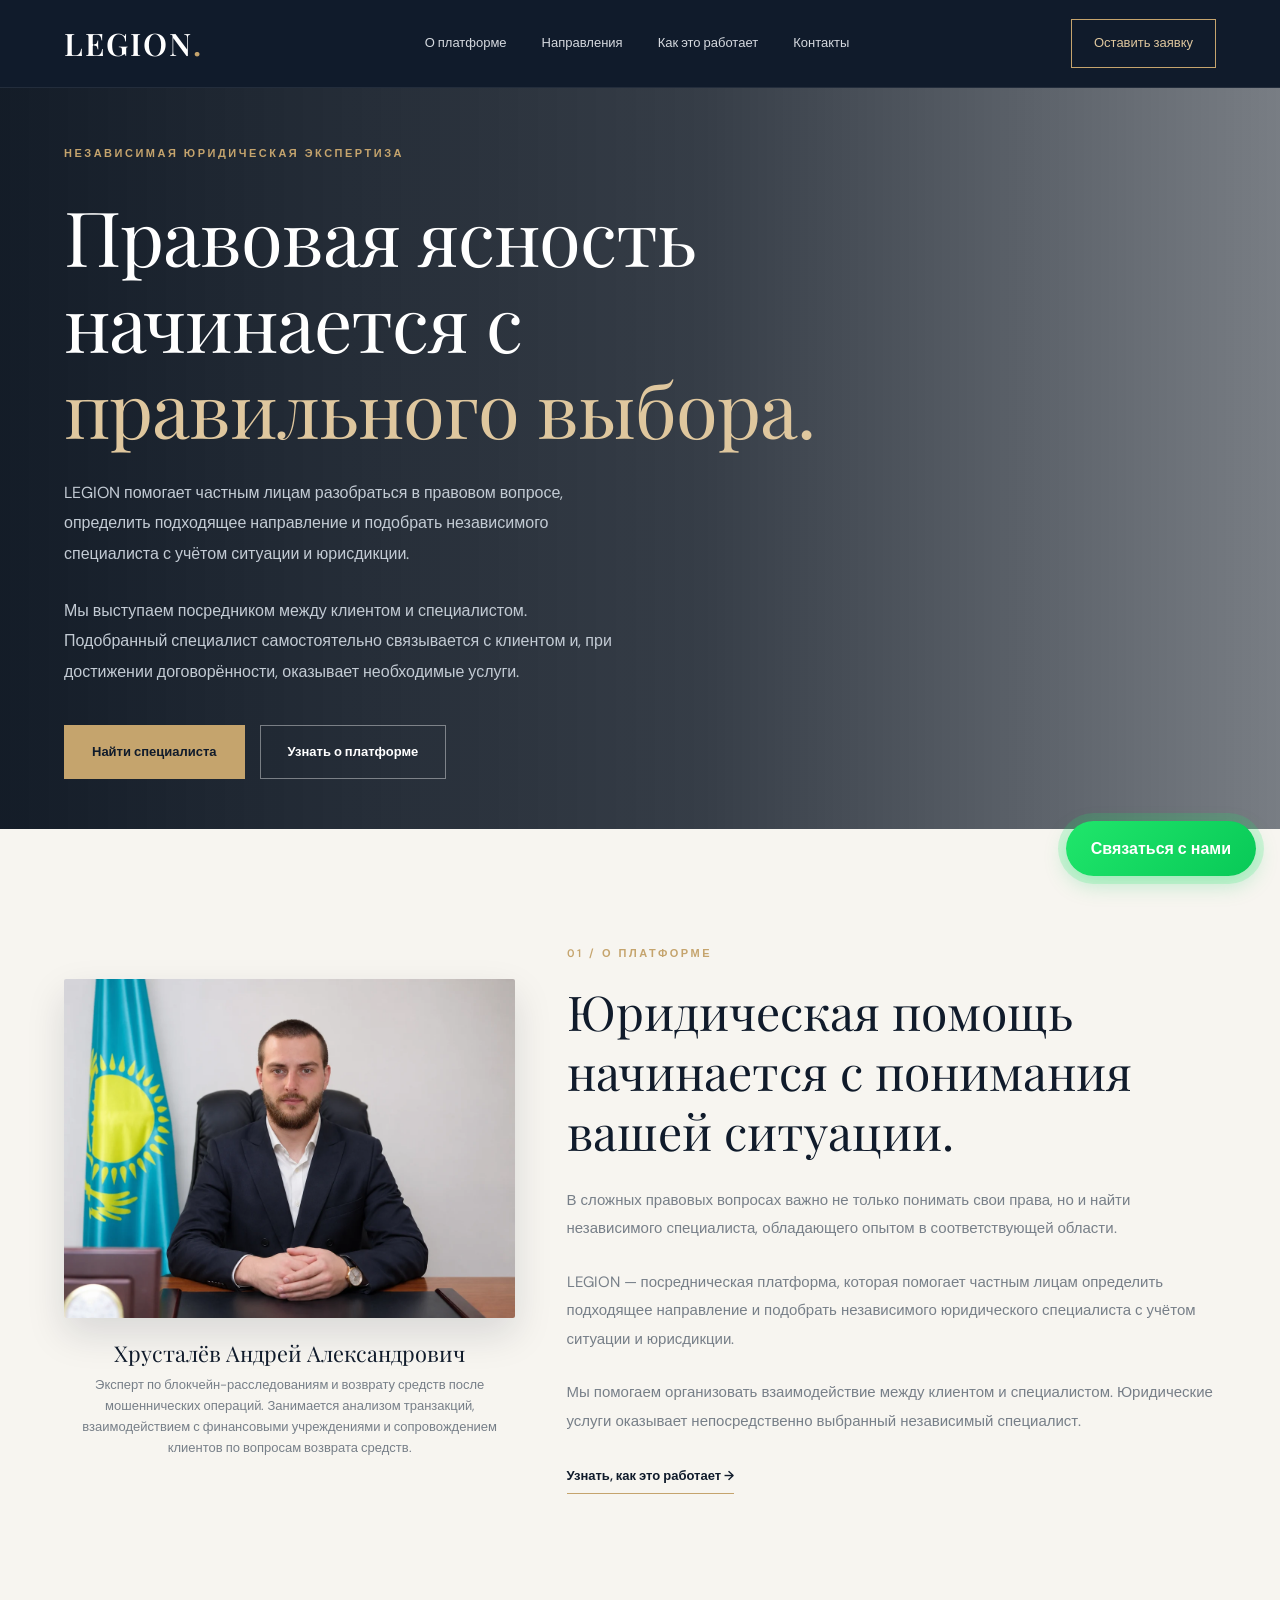
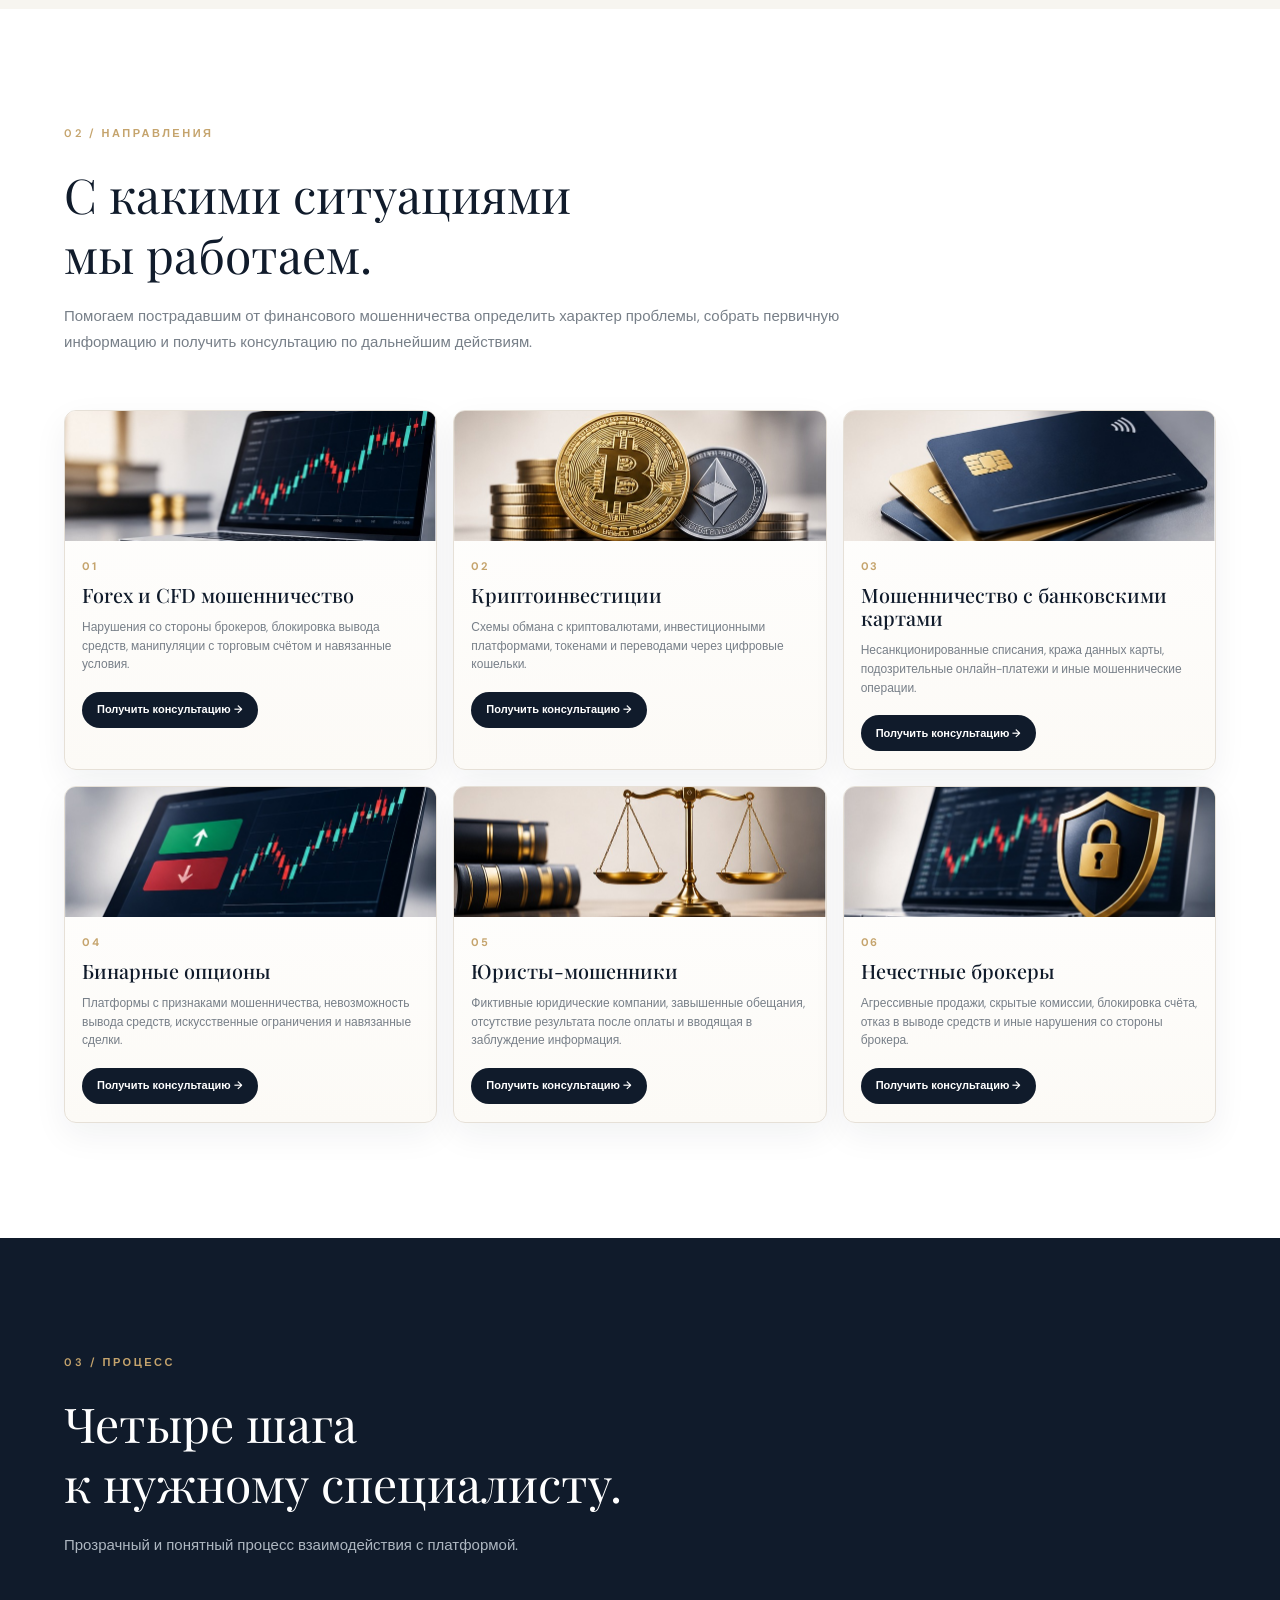
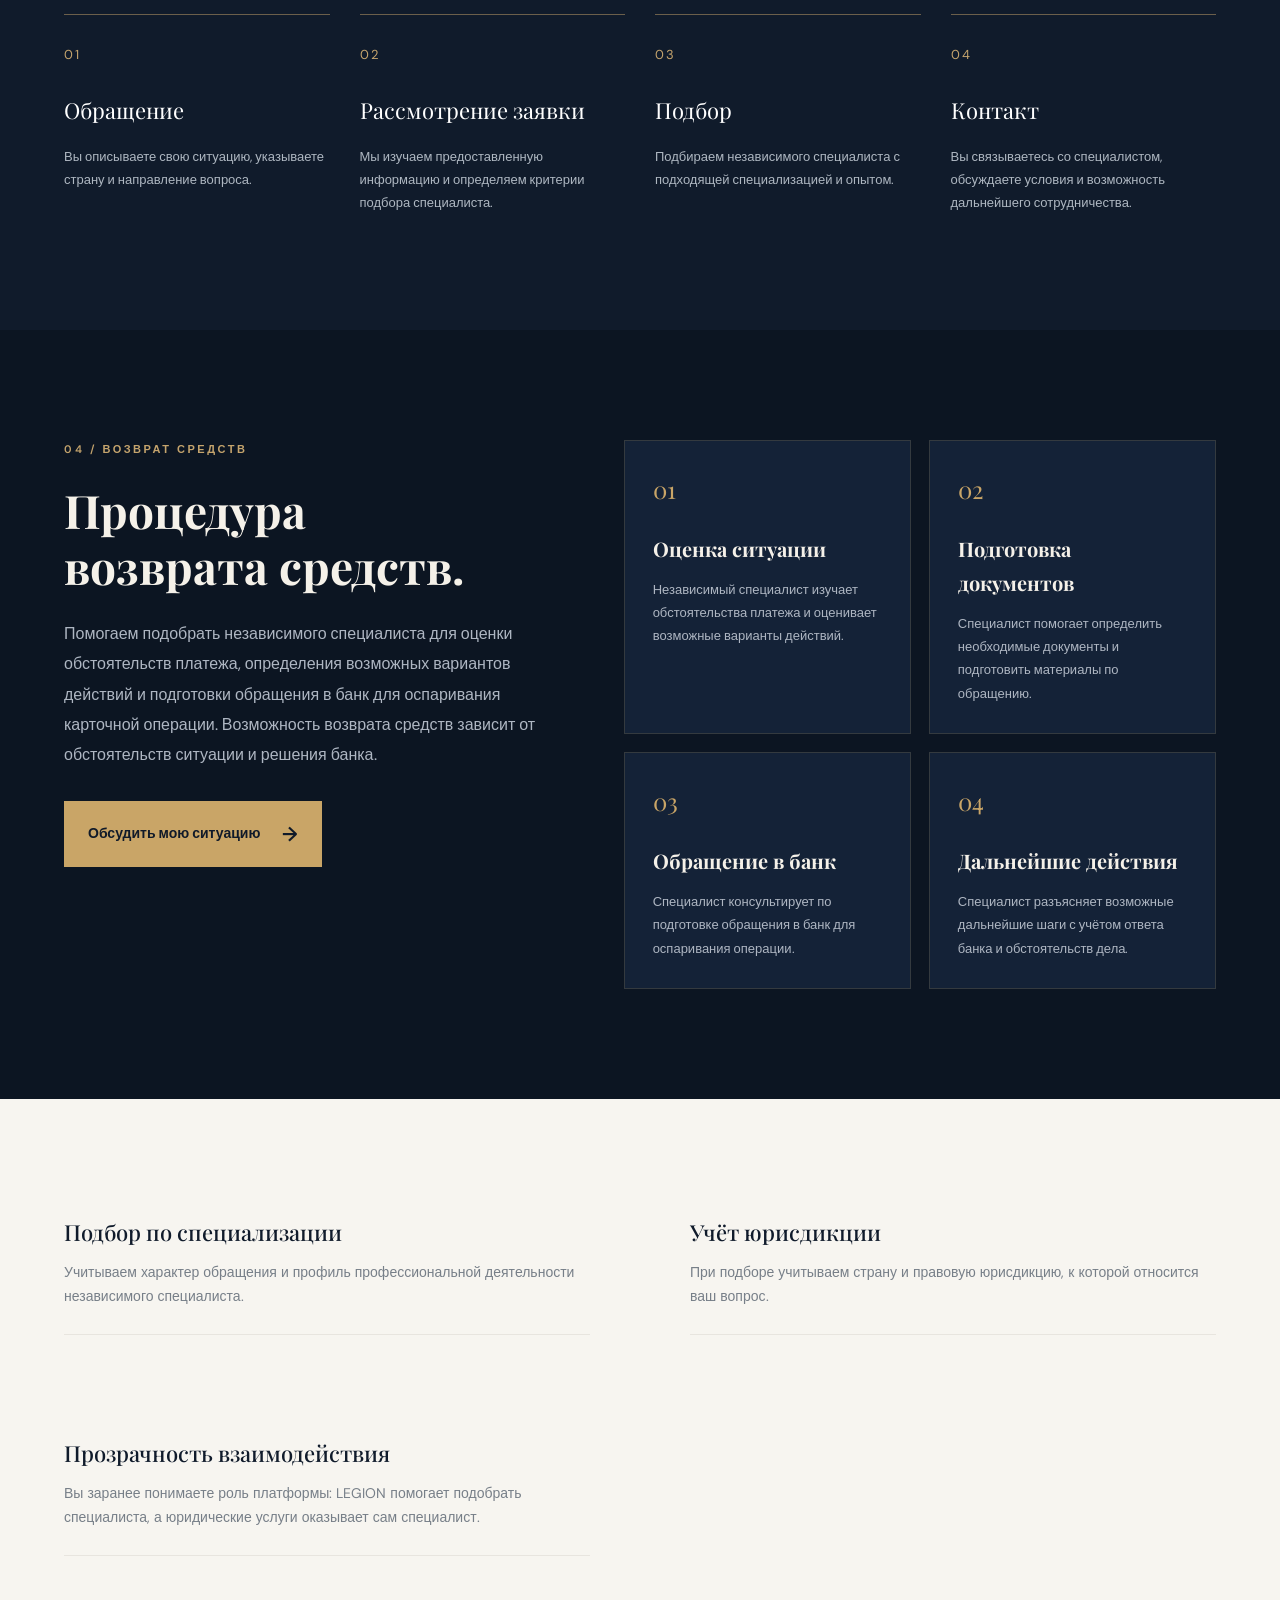
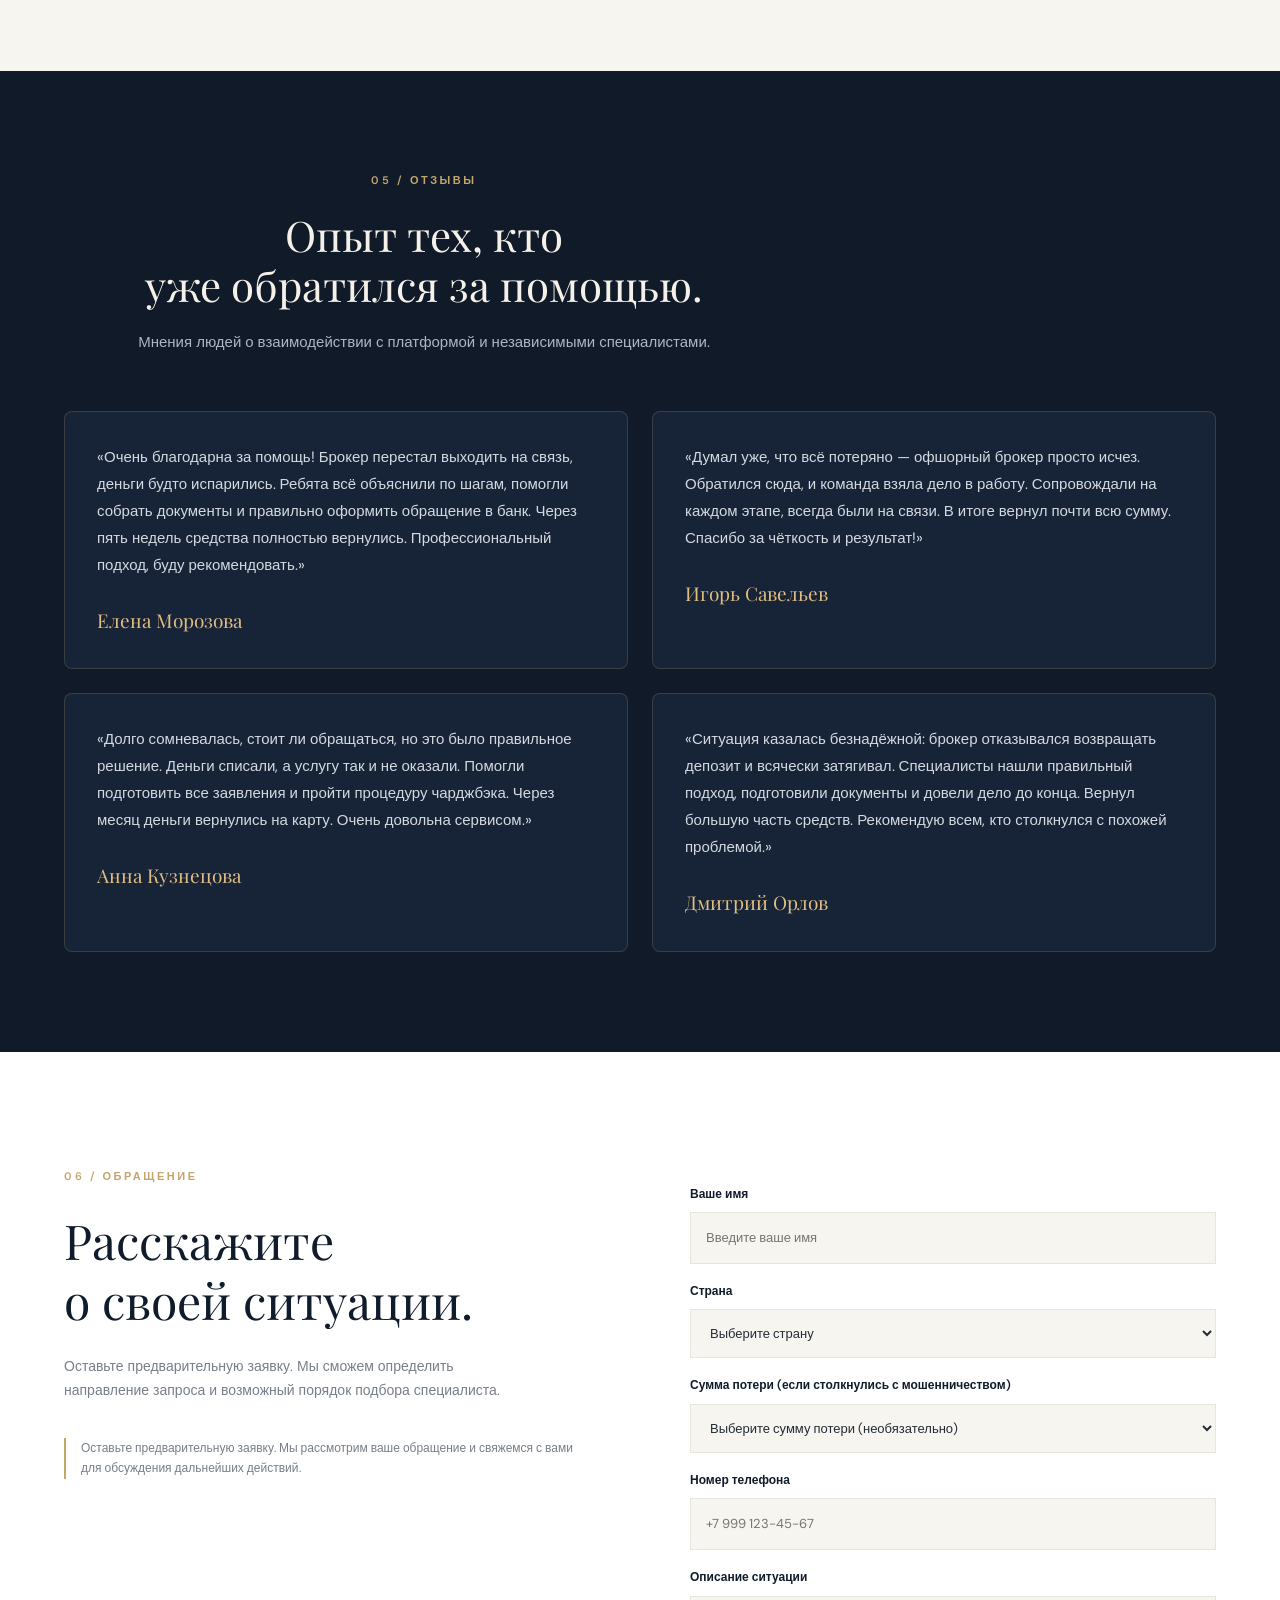
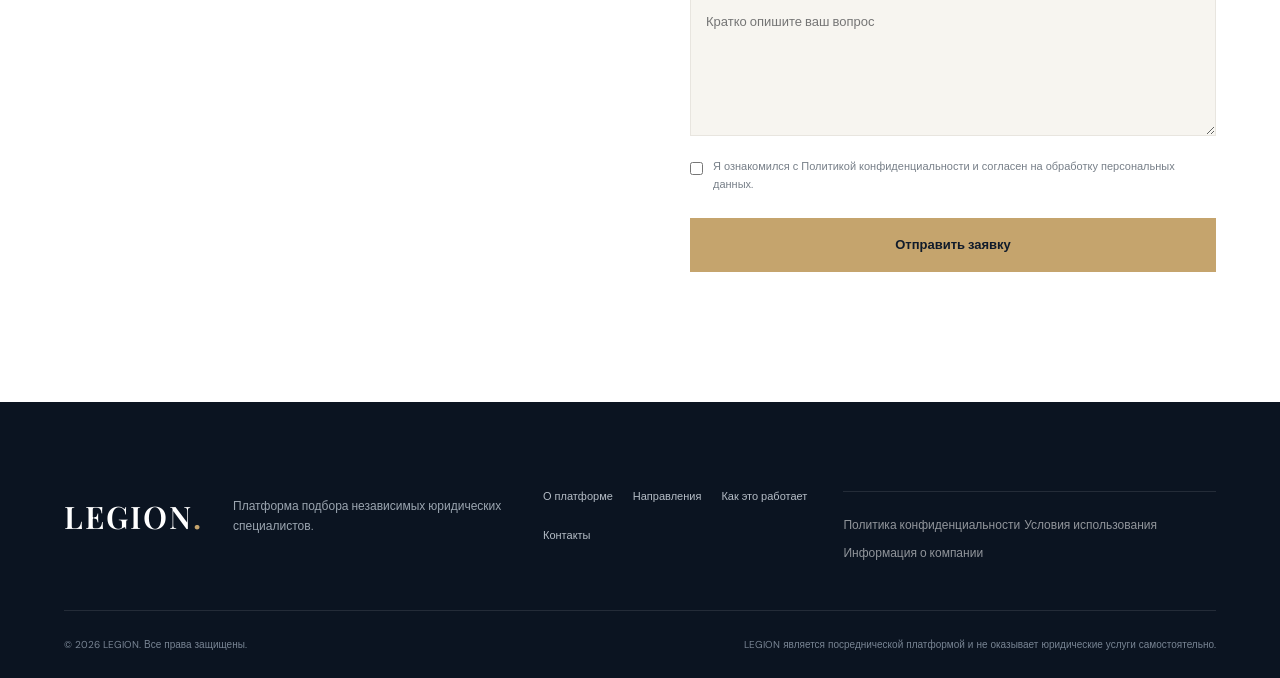
==== commit 41811cba: "Add files via upload" ====
--- a/index.html
+++ b/index.html
@@ -21,7 +21,7 @@
 
 <link href="https://fonts.googleapis.com/css2?family=DM+Sans:wght@400;500;600;700&family=Playfair+Display:wght@400;500;600;700&display=swap" rel="stylesheet">
 
-<link rel="stylesheet" href="css/style.css">
+<link rel="stylesheet" href="css/style.css?v=20261117-compact2">
 </head>
 
 <body>
--- a/css/style.css
+++ b/css/style.css
@@ -1165,3 +1165,150 @@
         width: 100%;
     }
 }
+
+/* Six service blocks: fit within viewport without sideways scrolling */
+.services-grid--cases {
+    grid-template-columns: repeat(3, minmax(0, 1fr));
+    gap: 20px;
+    width: 100%;
+    min-width: 0;
+}
+
+.service-card--case {
+    min-width: 0;
+}
+
+.service-card--case .service-body {
+    padding: 22px 22px 26px;
+}
+
+.service-card--case h3 {
+    font-size: clamp(23px, 1.9vw, 28px);
+    overflow-wrap: anywhere;
+}
+
+.service-card--case p {
+    overflow-wrap: anywhere;
+}
+
+.service-card--case .service-link {
+    max-width: 100%;
+    white-space: normal;
+    text-align: center;
+}
+
+@media (max-width: 1050px) {
+    .services-grid--cases {
+        grid-template-columns: repeat(2, minmax(0, 1fr));
+    }
+}
+
+@media (max-width: 700px) {
+    .services-grid--cases {
+        grid-template-columns: minmax(0, 1fr);
+        gap: 18px;
+    }
+
+    .service-card--case {
+        padding: 0;
+    }
+
+    .service-card--case .service-media {
+        aspect-ratio: 16 / 8;
+    }
+
+    .service-card--case .service-body {
+        padding: 20px;
+    }
+
+    .service-card--case h3 {
+        font-size: clamp(23px, 6vw, 30px);
+    }
+}
+
+
+/* Compact services: strictly constrained within the page width */
+html, body { max-width: 100%; overflow-x: clip; }
+.services, .services > .container { min-width: 0; max-width: 100%; }
+.services-grid--cases {
+    display: grid;
+    grid-template-columns: repeat(3, minmax(0, 1fr));
+    gap: 16px;
+    max-width: 100%;
+    width: 100%;
+    min-width: 0;
+}
+.service-card--case {
+    display: flex;
+    flex-direction: column;
+    width: 100%;
+    min-width: 0;
+    max-width: 100%;
+    min-height: 0;
+    padding: 0;
+    border-radius: 12px;
+    overflow: hidden;
+}
+.service-card--case .service-media {
+    flex: 0 0 auto;
+    width: 100%;
+    height: 130px;
+    aspect-ratio: auto;
+    overflow: hidden;
+}
+.service-card--case .service-media img {
+    display: block;
+    width: 100%;
+    max-width: 100%;
+    height: 100%;
+    object-fit: cover;
+}
+.service-card--case .service-body {
+    display: flex;
+    flex: 1;
+    min-width: 0;
+    flex-direction: column;
+    align-items: flex-start;
+    padding: 16px 17px 18px;
+}
+.service-card--case .service-number {
+    margin: 0 0 8px;
+    font-size: 11px;
+}
+.service-card--case h3 {
+    margin: 0;
+    font-size: clamp(18px, 1.55vw, 23px);
+    line-height: 1.17;
+    overflow-wrap: anywhere;
+}
+.service-card--case p {
+    margin-top: 11px;
+    font-size: 12px;
+    line-height: 1.55;
+    overflow-wrap: anywhere;
+}
+.service-card--case .service-link {
+    box-sizing: border-box;
+    min-height: 36px;
+    max-width: 100%;
+    margin-top: auto;
+    padding: 9px 15px;
+    font-size: 11px;
+    line-height: 1.35;
+    border-radius: 30px;
+    white-space: normal;
+    text-align: center;
+}
+.service-card--case .service-body > p + .service-link { margin-top: 18px; }
+@media (max-width: 950px) {
+    .services-grid--cases { grid-template-columns: repeat(2, minmax(0, 1fr)); }
+    .service-card--case .service-media { height: 145px; }
+    .service-card--case h3 { font-size: clamp(20px, 2.4vw, 23px); }
+}
+@media (max-width: 600px) {
+    .services-grid--cases { grid-template-columns: minmax(0, 1fr); gap: 14px; }
+    .service-card--case .service-media { height: 165px; }
+    .service-card--case .service-body { padding: 16px; }
+    .service-card--case h3 { font-size: 23px; }
+    .service-card--case .service-link { width: auto; font-size: 12px; }
+}
